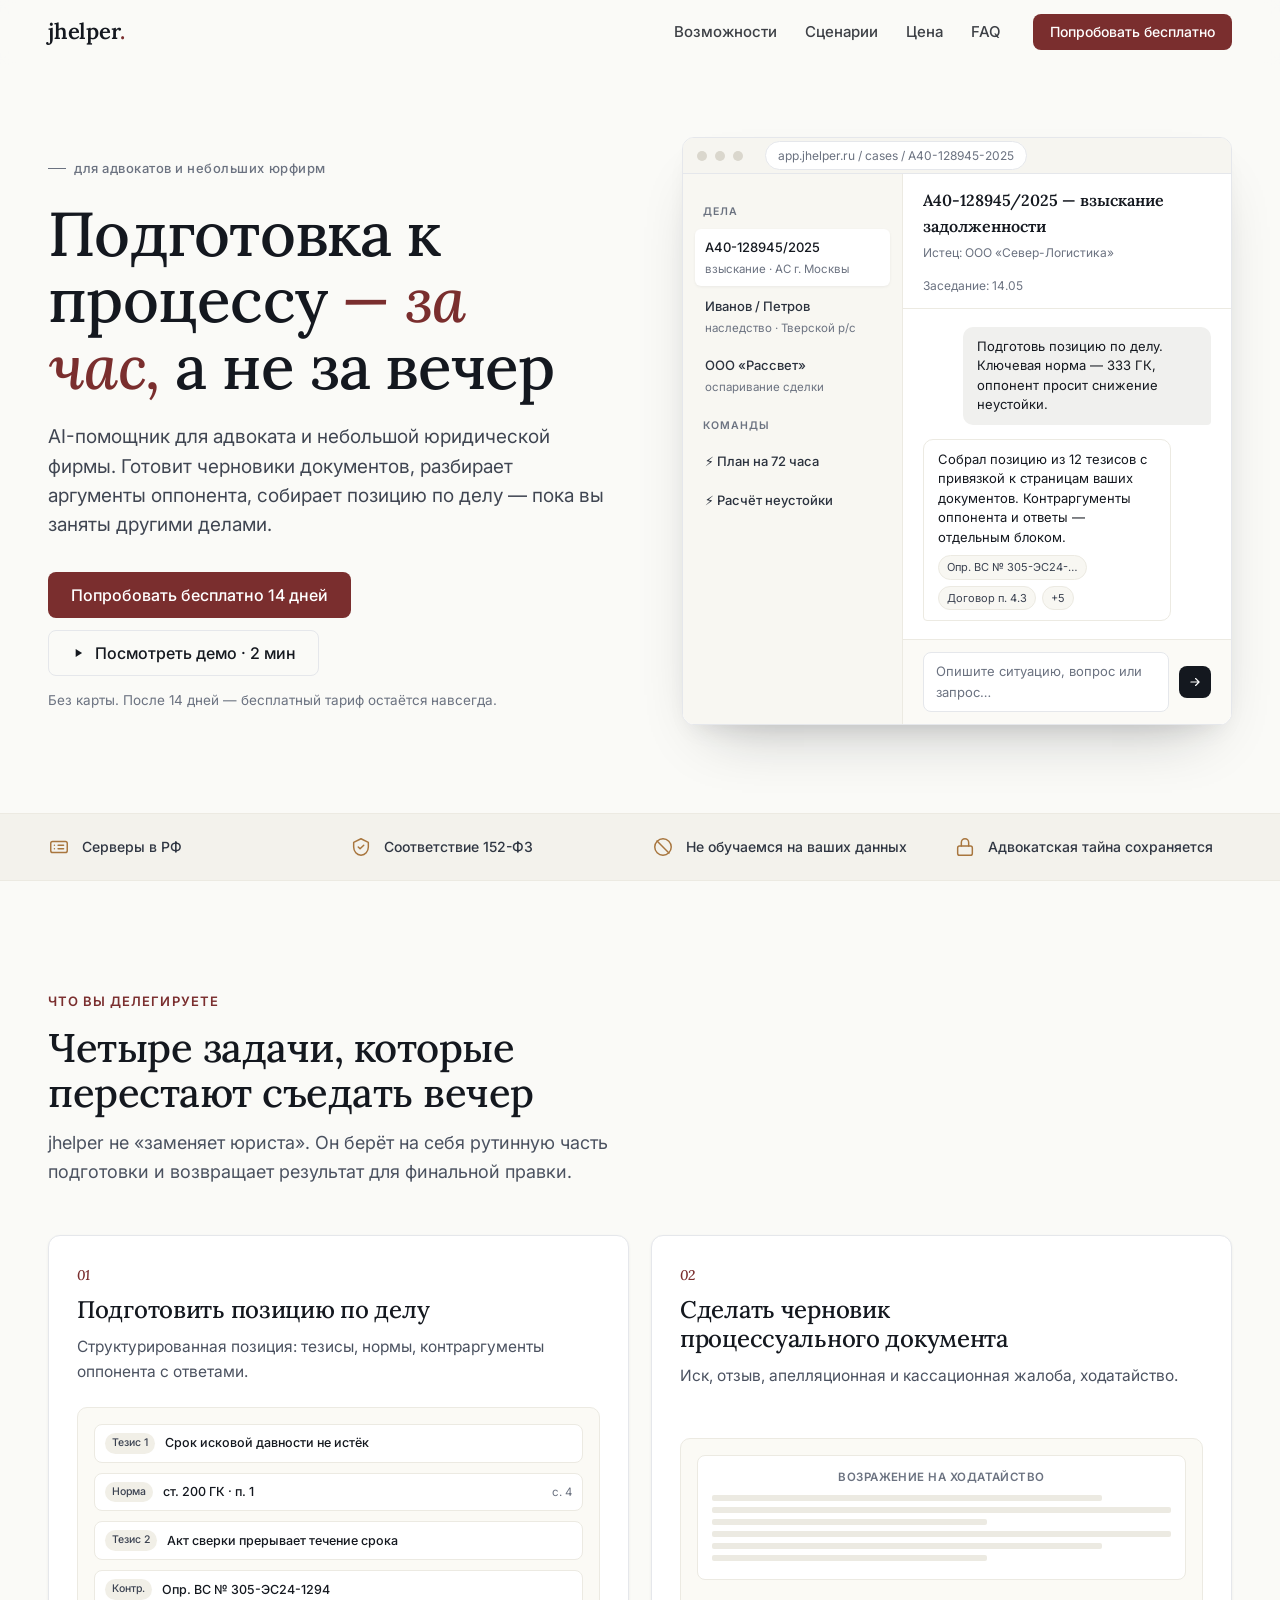
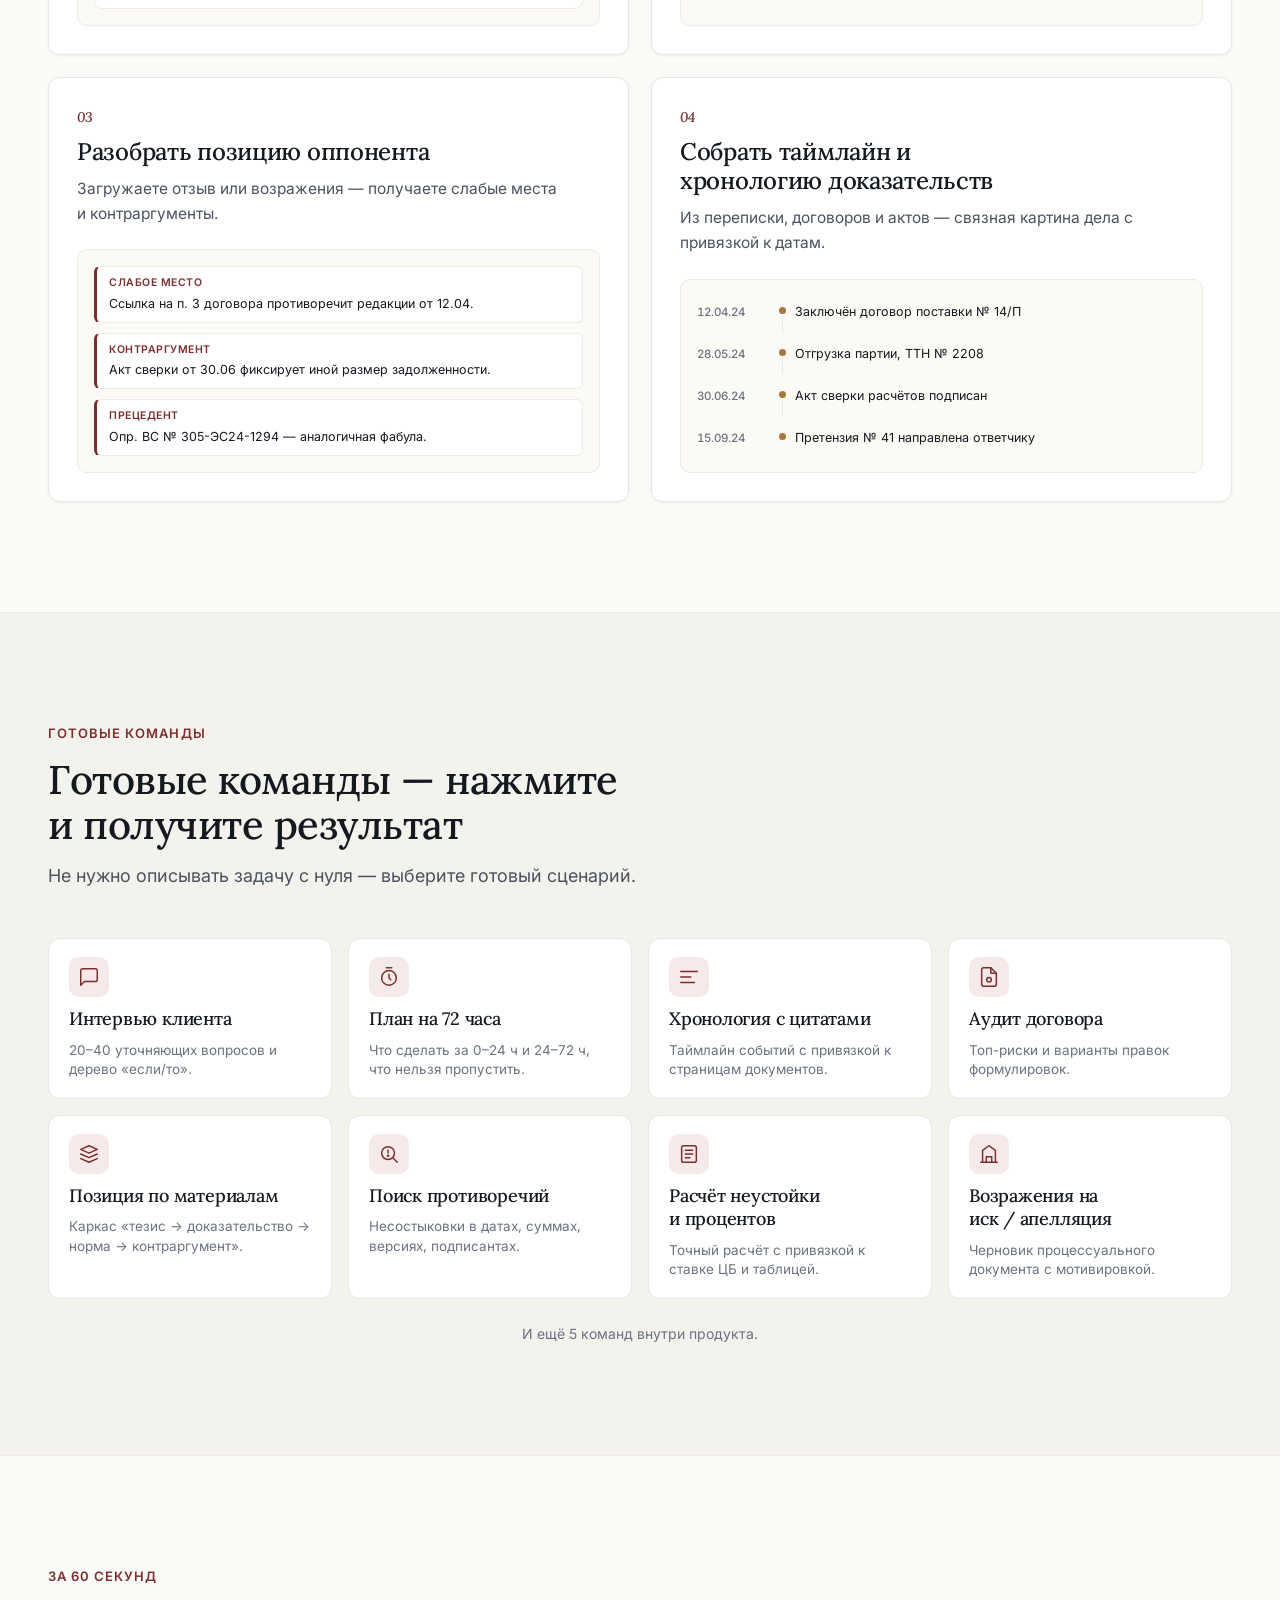
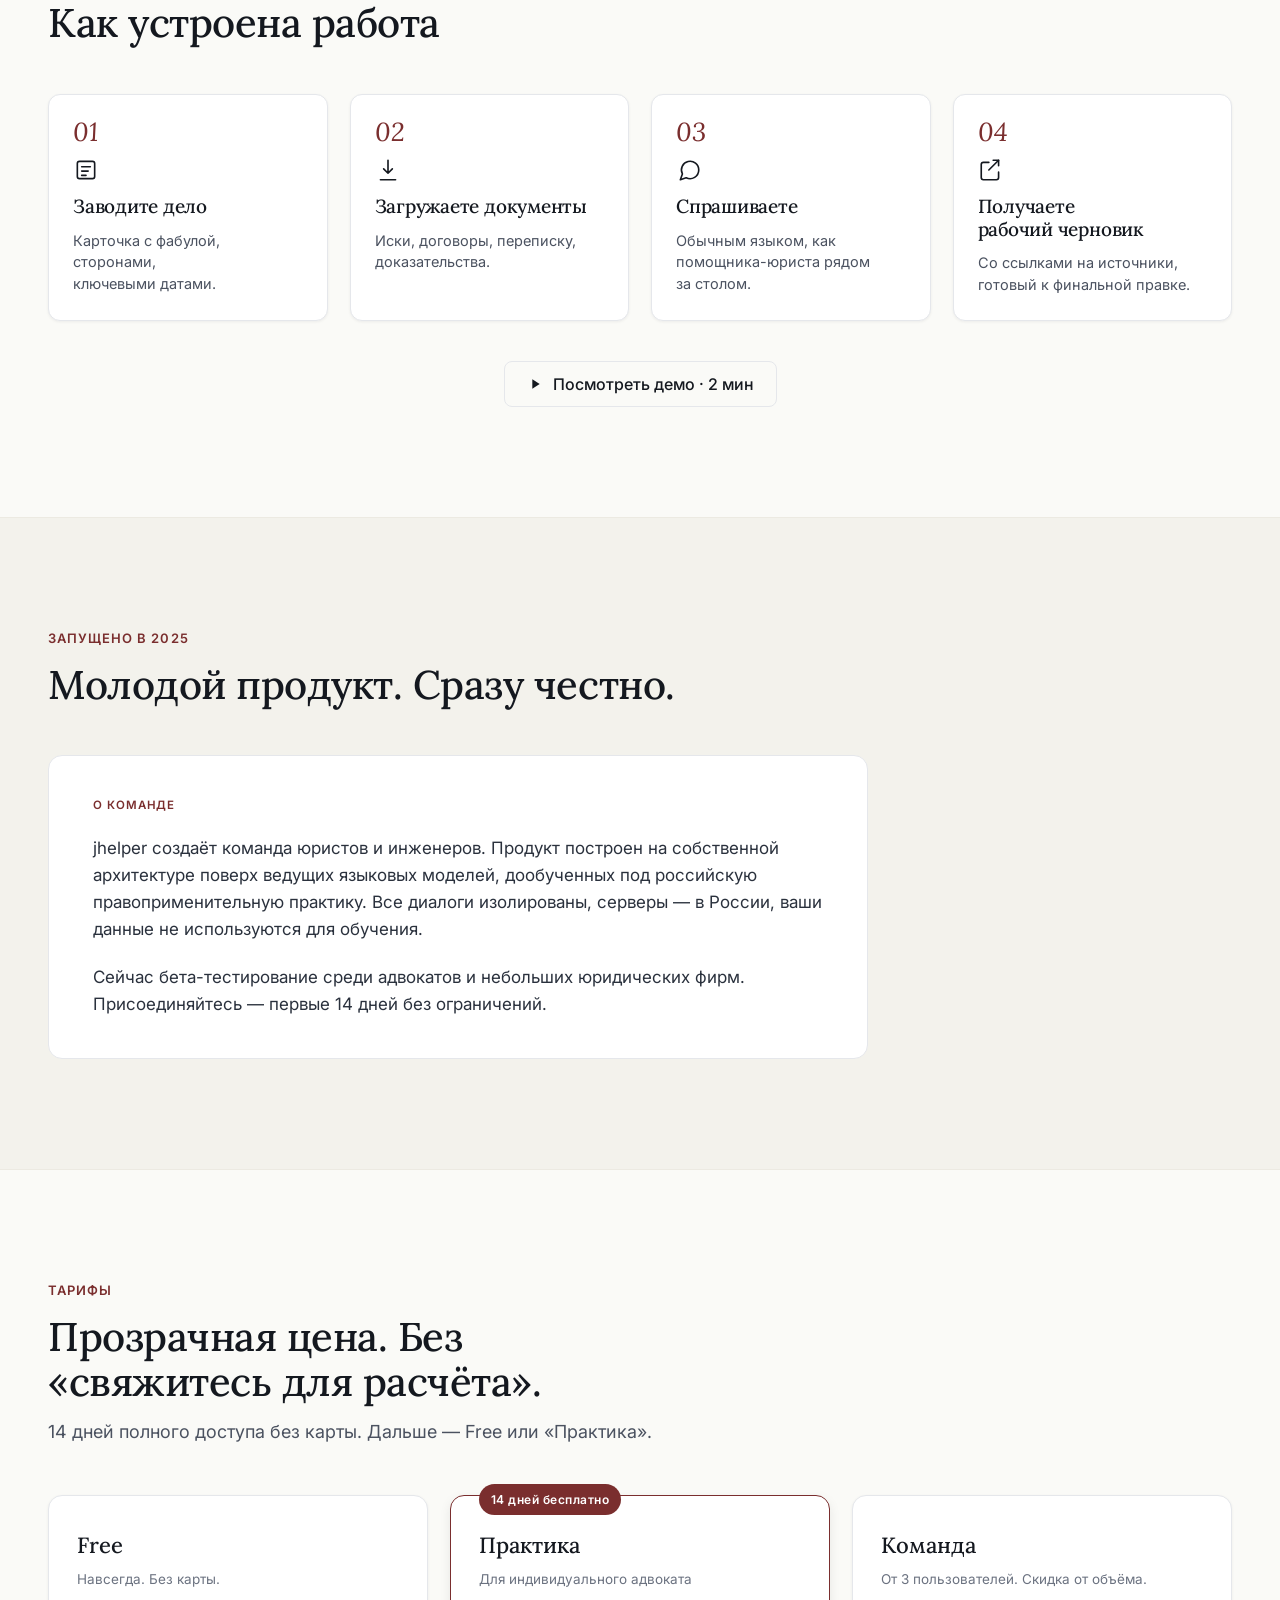
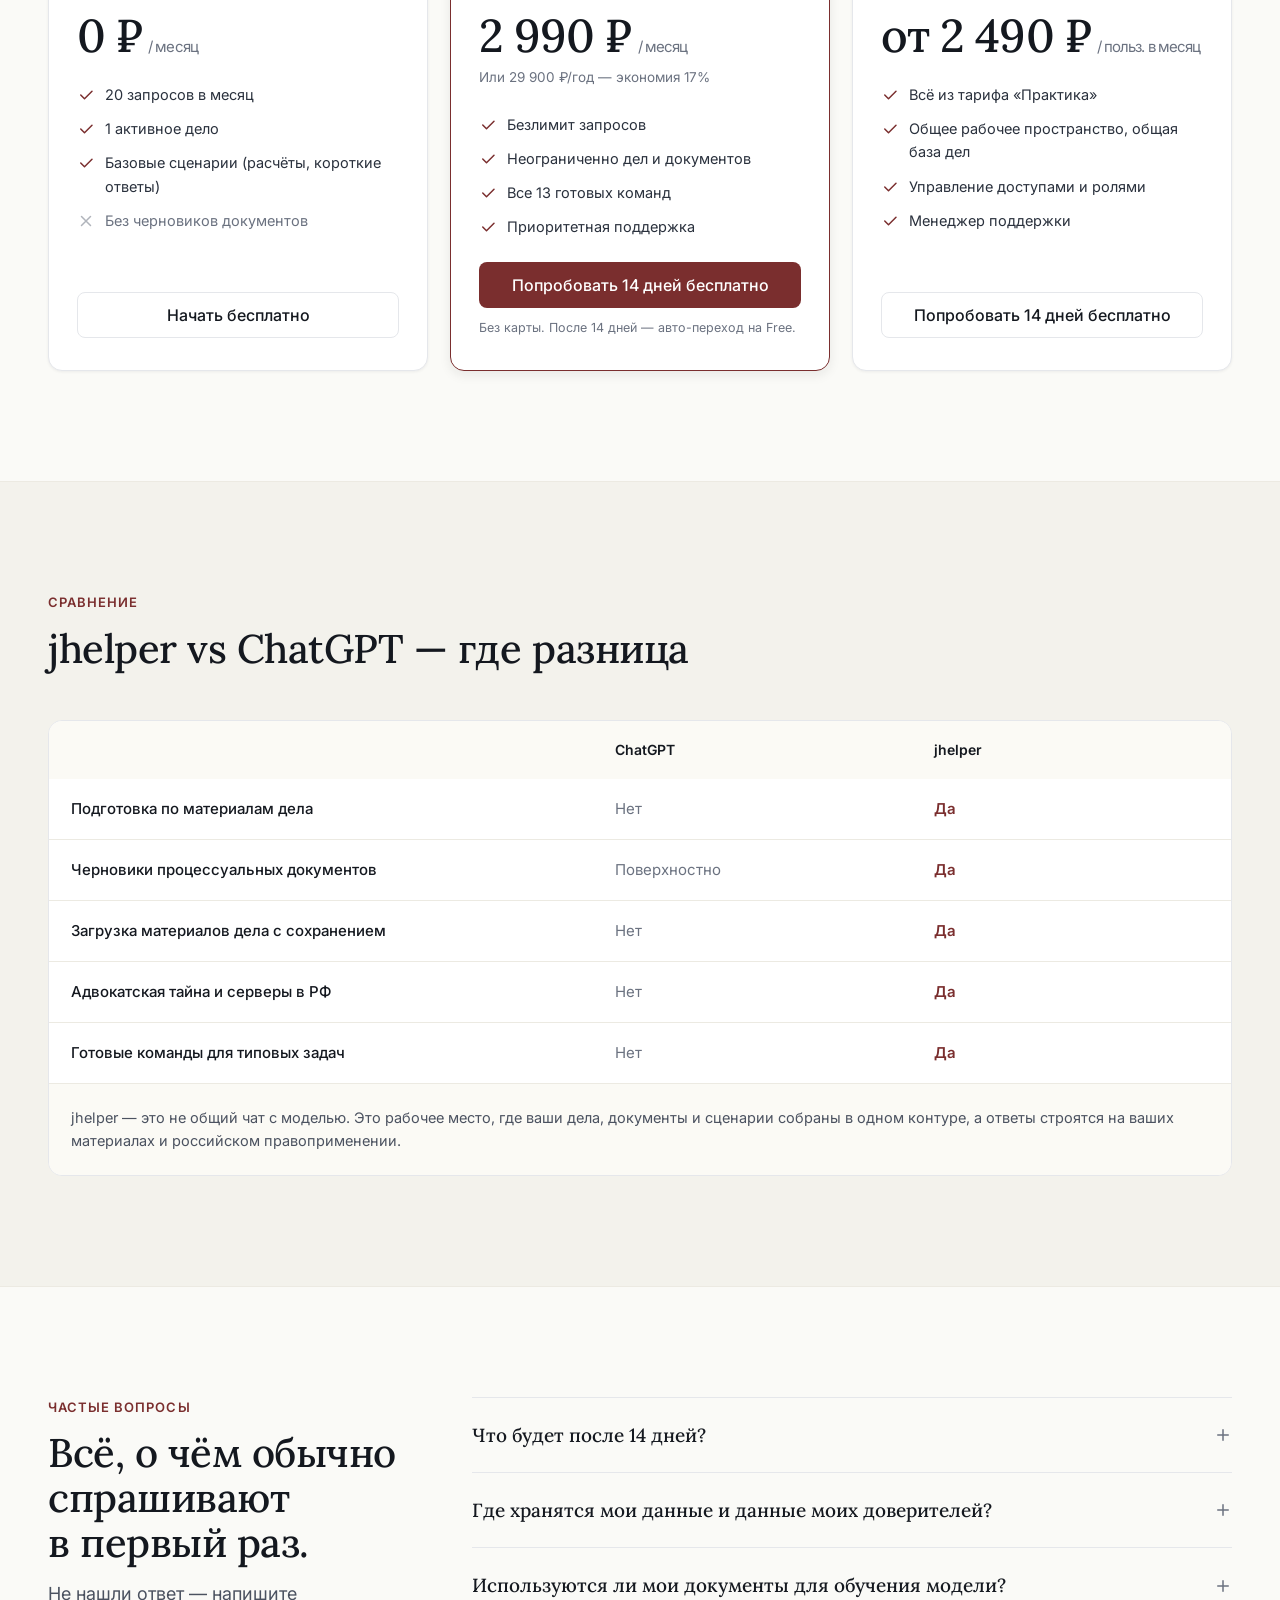
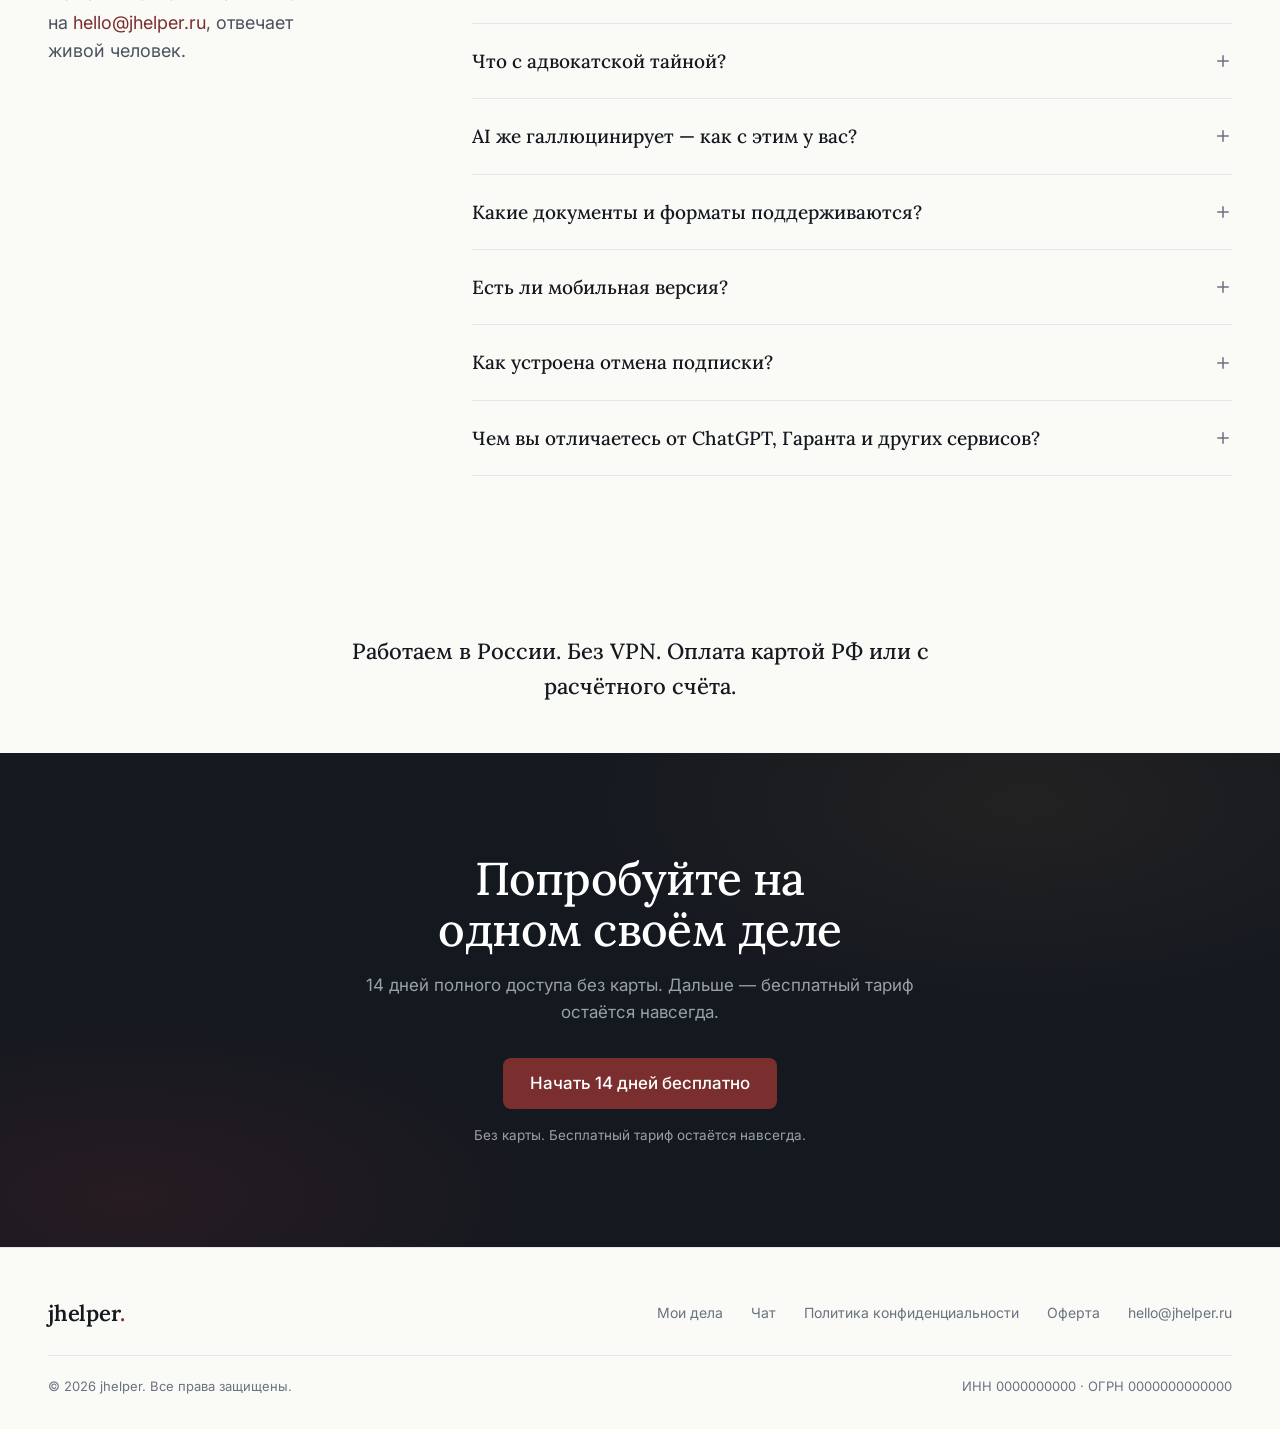
==== index.html @ 3644bdaa "Initial site: jhelper landing + cases + chat" ====
<!doctype html>
<html lang="ru">
<head>
<meta charset="utf-8" />
<meta name="viewport" content="width=device-width, initial-scale=1, viewport-fit=cover" />
<title>jhelper — подготовка к процессу за час, а не за вечер</title>
<meta name="description" content="AI-помощник для адвоката и небольшой юридической фирмы. Готовит черновики, разбирает аргументы оппонента, собирает позицию по делу." />

<link rel="icon" href="data:image/svg+xml;utf8,<svg xmlns='http://www.w3.org/2000/svg' viewBox='0 0 32 32'><rect width='32' height='32' rx='6' fill='%2314181F'/><text x='16' y='22' text-anchor='middle' font-family='Georgia,serif' font-size='20' font-style='italic' fill='%23FAFAF7'>j</text></svg>" />

<link rel="preconnect" href="https://fonts.googleapis.com" />
<link rel="preconnect" href="https://fonts.gstatic.com" crossorigin />
<link rel="stylesheet" href="https://fonts.googleapis.com/css2?family=Lora:ital,wght@0,500;0,600;1,500&family=Inter:wght@400;500;600;700&display=swap" />

<link rel="stylesheet" href="styles.css" />

<link rel="stylesheet" href="landing.css" />
</head>
<body>

<!-- HEADER -->
<header class="app-header" id="header">
  <div class="container app-header-inner">
    <a href="#" class="logo">jhelper<span class="dot">.</span></a>
    <nav class="nav">
      <div class="nav-links">
        <a href="#scenarios">Возможности</a>
        <a href="#presets">Сценарии</a>
        <a href="#price">Цена</a>
        <a href="#faq">FAQ</a>
      </div>
      <a href="#trial" class="btn btn-primary btn-sm header-cta">Попробовать бесплатно</a>
      <button class="menu-toggle" id="menuToggle" aria-label="Меню">
        <svg width="20" height="20" viewBox="0 0 24 24" fill="none" stroke="currentColor" stroke-width="1.8" stroke-linecap="round"><path d="M4 7h16M4 12h16M4 17h16"/></svg>
      </button>
    </nav>
  </div>
</header>
<div class="mobile-menu" id="mobileMenu">
  <a href="#scenarios">Возможности</a>
  <a href="#presets">Сценарии</a>
  <a href="#price">Цена</a>
  <a href="#faq">FAQ</a>
  <a href="#trial" class="btn btn-primary">Попробовать бесплатно</a>
</div>

<!-- 1. HERO -->
<section class="hero">
  <div class="container hero-grid">
    <div>
      <div class="eyebrow">для адвокатов и небольших юрфирм</div>
      <h1>Подготовка к процессу <em>— за час,</em> а не за вечер</h1>
      <p class="hero-sub">AI-помощник для адвоката и небольшой юридической фирмы. Готовит черновики документов, разбирает аргументы оппонента, собирает позицию по делу — пока вы заняты другими делами.</p>
      <div class="cta-row">
        <a href="#trial" class="btn btn-primary">Попробовать бесплатно 14 дней</a>
        <a href="#demo" class="btn btn-secondary">
          <svg width="14" height="14" viewBox="0 0 24 24" fill="currentColor"><path d="M8 5v14l11-7z"/></svg>
          Посмотреть демо · 2 мин
        </a>
      </div>
      <div class="cta-fineprint">Без карты. После 14 дней — бесплатный тариф остаётся навсегда.</div>
    </div>

    <div class="product-frame" aria-label="Скриншот продукта jhelper">
      <div class="frame-bar">
        <div class="fd"></div><div class="fd"></div><div class="fd"></div>
        <div class="url">app.jhelper.ru / cases / А40-128945-2025</div>
      </div>
      <div class="app-mock">
        <aside class="app-side">
          <div class="lbl">Дела</div>
          <div class="it active">А40-128945/2025<div class="meta">взыскание · АС г. Москвы</div></div>
          <div class="it">Иванов / Петров<div class="meta">наследство · Тверской р/с</div></div>
          <div class="it">ООО «Рассвет»<div class="meta">оспаривание сделки</div></div>
          <div class="lbl">Команды</div>
          <div class="it">⚡ План на 72 часа</div>
          <div class="it">⚡ Расчёт неустойки</div>
        </aside>
        <main class="app-main">
          <div class="app-head">
            <div class="app-case-title">А40-128945/2025 — взыскание задолженности</div>
            <div class="app-case-meta">
              <span>Истец: ООО «Север-Логистика»</span>
              <span>Заседание: 14.05</span>
            </div>
          </div>
          <div class="app-chat">
            <div class="msg msg-user">Подготовь позицию по делу. Ключевая норма — 333 ГК, оппонент просит снижение неустойки.</div>
            <div class="msg msg-ai">
              Собрал позицию из 12 тезисов с привязкой к страницам ваших документов. Контраргументы оппонента и ответы — отдельным блоком.
              <div class="src">
                <span class="src-chip">Опр. ВС № 305-ЭС24-…</span>
                <span class="src-chip">Договор п. 4.3</span>
                <span class="src-chip">+5</span>
              </div>
            </div>
          </div>
          <div class="app-compose">
            <div class="compose-input">Опишите ситуацию, вопрос или запрос…</div>
            <button class="compose-send" aria-label="Отправить">
              <svg width="14" height="14" viewBox="0 0 24 24" fill="none" stroke="currentColor" stroke-width="2" stroke-linecap="round" stroke-linejoin="round"><path d="M5 12h14M13 6l6 6-6 6"/></svg>
            </button>
          </div>
        </main>
      </div>
    </div>
  </div>
</section>

<!-- 2. TRUST -->
<section class="trust">
  <div class="container">
    <div class="trust-row">
      <div class="trust-item"><svg class="ico" viewBox="0 0 24 24" fill="none" stroke="currentColor" stroke-width="1.6" stroke-linecap="round" stroke-linejoin="round"><rect x="3" y="6" width="18" height="12" rx="2"/><path d="M7 10h.01M7 14h.01M11 10h6M11 14h6"/></svg>Серверы в РФ</div>
      <div class="trust-item"><svg class="ico" viewBox="0 0 24 24" fill="none" stroke="currentColor" stroke-width="1.6" stroke-linecap="round" stroke-linejoin="round"><path d="M12 3l8 4v5c0 5-3.5 8.5-8 9-4.5-.5-8-4-8-9V7l8-4z"/><path d="M9 12l2 2 4-4"/></svg>Соответствие 152-ФЗ</div>
      <div class="trust-item"><svg class="ico" viewBox="0 0 24 24" fill="none" stroke="currentColor" stroke-width="1.6" stroke-linecap="round" stroke-linejoin="round"><circle cx="12" cy="12" r="9"/><path d="M5.5 5.5l13 13"/></svg>Не обучаемся на ваших данных</div>
      <div class="trust-item"><svg class="ico" viewBox="0 0 24 24" fill="none" stroke="currentColor" stroke-width="1.6" stroke-linecap="round" stroke-linejoin="round"><rect x="4" y="11" width="16" height="10" rx="2"/><path d="M8 11V7a4 4 0 018 0v4"/></svg>Адвокатская тайна сохраняется</div>
    </div>
  </div>
</section>

<!-- 3. SCENARIOS -->
<section class="section" id="scenarios">
  <div class="container">
    <div class="sec-head reveal">
      <div class="sec-eyebrow">Что вы делегируете</div>
      <h2>Четыре задачи, которые перестают съедать вечер</h2>
      <p class="sec-lede">jhelper не «заменяет юриста». Он берёт на себя рутинную часть подготовки и возвращает результат для финальной правки.</p>
    </div>

    <div class="scenarios-grid">
      <article class="card scn-card reveal">
        <div>
          <div class="scn-num">01</div>
          <h3 class="scn-title">Подготовить позицию по делу</h3>
          <p class="scn-desc">Структурированная позиция: тезисы, нормы, контраргументы оппонента с ответами.</p>
        </div>
        <div class="scn-visual">
          <div class="mv-row"><span class="pill">Тезис 1</span><span class="ttl">Срок исковой давности не истёк</span></div>
          <div class="mv-row"><span class="pill">Норма</span><span class="ttl">ст. 200 ГК · п. 1</span><span class="meta">с. 4</span></div>
          <div class="mv-row"><span class="pill">Тезис 2</span><span class="ttl">Акт сверки прерывает течение срока</span></div>
          <div class="mv-row"><span class="pill">Контр.</span><span class="ttl">Опр. ВС № 305-ЭС24-1294</span></div>
        </div>
      </article>

      <article class="card scn-card reveal">
        <div>
          <div class="scn-num">02</div>
          <h3 class="scn-title">Сделать черновик процессуального документа</h3>
          <p class="scn-desc">Иск, отзыв, апелляционная и кассационная жалоба, ходатайство.</p>
        </div>
        <div class="scn-visual">
          <div class="mv-doc">
            <div class="doc-title">Возражение на ходатайство</div>
            <div class="ln med"></div><div class="ln"></div><div class="ln short"></div>
            <div class="ln"></div><div class="ln med"></div><div class="ln short"></div>
          </div>
        </div>
      </article>

      <article class="card scn-card reveal">
        <div>
          <div class="scn-num">03</div>
          <h3 class="scn-title">Разобрать позицию оппонента</h3>
          <p class="scn-desc">Загружаете отзыв или возражения — получаете слабые места и контраргументы.</p>
        </div>
        <div class="scn-visual">
          <div class="arg-item"><div class="arg-tag">Слабое место</div>Ссылка на п. 3 договора противоречит редакции от 12.04.</div>
          <div class="arg-item"><div class="arg-tag">Контраргумент</div>Акт сверки от 30.06 фиксирует иной размер задолженности.</div>
          <div class="arg-item"><div class="arg-tag">Прецедент</div>Опр. ВС № 305-ЭС24-1294 — аналогичная фабула.</div>
        </div>
      </article>

      <article class="card scn-card reveal">
        <div>
          <div class="scn-num">04</div>
          <h3 class="scn-title">Собрать таймлайн и хронологию доказательств</h3>
          <p class="scn-desc">Из переписки, договоров и актов — связная картина дела с привязкой к датам.</p>
        </div>
        <div class="scn-visual">
          <div class="tl-row"><div class="date">12.04.24</div><div class="ev">Заключён договор поставки № 14/П</div></div>
          <div class="tl-row"><div class="date">28.05.24</div><div class="ev">Отгрузка партии, ТТН № 2208</div></div>
          <div class="tl-row"><div class="date">30.06.24</div><div class="ev">Акт сверки расчётов подписан</div></div>
          <div class="tl-row"><div class="date">15.09.24</div><div class="ev">Претензия № 41 направлена ответчику</div></div>
        </div>
      </article>
    </div>
  </div>
</section>

<!-- 4. PRESETS -->
<section class="section presets" id="presets">
  <div class="container">
    <div class="sec-head reveal">
      <div class="sec-eyebrow">Готовые команды</div>
      <h2>Готовые команды — нажмите и получите результат</h2>
      <p class="sec-lede">Не нужно описывать задачу с нуля — выберите готовый сценарий.</p>
    </div>

    <div class="preset-grid reveal">
      <!-- 1 -->
      <div class="preset-card">
        <div class="preset-icon"><svg viewBox="0 0 24 24" fill="none" stroke="currentColor" stroke-width="1.6" stroke-linecap="round" stroke-linejoin="round"><path d="M21 15a2 2 0 0 1-2 2H7l-4 4V5a2 2 0 0 1 2-2h14a2 2 0 0 1 2 2z"/></svg></div>
        <h4 class="preset-name">Интервью клиента</h4>
        <p class="preset-desc">20–40 уточняющих вопросов и дерево «если/то».</p>
      </div>
      <!-- 2 -->
      <div class="preset-card">
        <div class="preset-icon"><svg viewBox="0 0 24 24" fill="none" stroke="currentColor" stroke-width="1.6" stroke-linecap="round" stroke-linejoin="round"><circle cx="12" cy="13" r="8"/><path d="M12 9v4l2 2"/><path d="M9 2h6"/></svg></div>
        <h4 class="preset-name">План на 72 часа</h4>
        <p class="preset-desc">Что сделать за 0–24 ч и 24–72 ч, что нельзя пропустить.</p>
      </div>
      <!-- 3 -->
      <div class="preset-card">
        <div class="preset-icon"><svg viewBox="0 0 24 24" fill="none" stroke="currentColor" stroke-width="1.6" stroke-linecap="round" stroke-linejoin="round"><line x1="3" y1="6" x2="21" y2="6"/><line x1="3" y1="12" x2="14" y2="12"/><line x1="3" y1="18" x2="18" y2="18"/></svg></div>
        <h4 class="preset-name">Хронология с цитатами</h4>
        <p class="preset-desc">Таймлайн событий с привязкой к страницам документов.</p>
      </div>
      <!-- 4 -->
      <div class="preset-card">
        <div class="preset-icon"><svg viewBox="0 0 24 24" fill="none" stroke="currentColor" stroke-width="1.6" stroke-linecap="round" stroke-linejoin="round"><path d="M14 2H6a2 2 0 0 0-2 2v16a2 2 0 0 0 2 2h12a2 2 0 0 0 2-2V8z"/><path d="M14 2v6h6"/><circle cx="12" cy="15" r="2.5"/></svg></div>
        <h4 class="preset-name">Аудит договора</h4>
        <p class="preset-desc">Топ-риски и варианты правок формулировок.</p>
      </div>
      <!-- 5 -->
      <div class="preset-card">
        <div class="preset-icon"><svg viewBox="0 0 24 24" fill="none" stroke="currentColor" stroke-width="1.6" stroke-linecap="round" stroke-linejoin="round"><path d="M3 7l9-4 9 4-9 4-9-4z"/><path d="M3 12l9 4 9-4"/><path d="M3 17l9 4 9-4"/></svg></div>
        <h4 class="preset-name">Позиция по материалам</h4>
        <p class="preset-desc">Каркас «тезис → доказательство → норма → контраргумент».</p>
      </div>
      <!-- 6 -->
      <div class="preset-card">
        <div class="preset-icon"><svg viewBox="0 0 24 24" fill="none" stroke="currentColor" stroke-width="1.6" stroke-linecap="round" stroke-linejoin="round"><circle cx="11" cy="11" r="7"/><path d="M21 21l-4.3-4.3"/><path d="M11 8v3"/><circle cx="11" cy="14" r=".6" fill="currentColor"/></svg></div>
        <h4 class="preset-name">Поиск противоречий</h4>
        <p class="preset-desc">Несостыковки в датах, суммах, версиях, подписантах.</p>
      </div>
      <!-- 7 -->
      <div class="preset-card">
        <div class="preset-icon"><svg viewBox="0 0 24 24" fill="none" stroke="currentColor" stroke-width="1.6" stroke-linecap="round" stroke-linejoin="round"><rect x="4" y="3" width="16" height="18" rx="2"/><path d="M8 8h8M8 12h8M8 16h5"/></svg></div>
        <h4 class="preset-name">Расчёт неустойки и процентов</h4>
        <p class="preset-desc">Точный расчёт с привязкой к ставке ЦБ и таблицей.</p>
      </div>
      <!-- 8 -->
      <div class="preset-card">
        <div class="preset-icon"><svg viewBox="0 0 24 24" fill="none" stroke="currentColor" stroke-width="1.6" stroke-linecap="round" stroke-linejoin="round"><path d="M3 21h18"/><path d="M5 21V8l7-5 7 5v13"/><path d="M9 21v-6h6v6"/></svg></div>
        <h4 class="preset-name">Возражения на иск / апелляция</h4>
        <p class="preset-desc">Черновик процессуального документа с мотивировкой.</p>
      </div>
    </div>

    <div class="preset-foot reveal">И ещё 5 команд внутри продукта.</div>
  </div>
</section>

<!-- 5. HOW -->
<section class="section how">
  <div class="container">
    <div class="sec-head reveal">
      <div class="sec-eyebrow">За 60 секунд</div>
      <h2>Как устроена работа</h2>
    </div>
    <div class="steps">
      <div class="card step reveal">
        <div class="step-num">01</div>
        <svg class="step-icon" viewBox="0 0 24 24" fill="none" stroke="currentColor" stroke-width="1.5" stroke-linecap="round" stroke-linejoin="round"><rect x="4" y="4" width="16" height="16" rx="2"/><path d="M8 9h8M8 13h6M8 17h4"/></svg>
        <h3>Заводите дело</h3>
        <p>Карточка с фабулой, сторонами, ключевыми датами.</p>
      </div>
      <div class="card step reveal">
        <div class="step-num">02</div>
        <svg class="step-icon" viewBox="0 0 24 24" fill="none" stroke="currentColor" stroke-width="1.5" stroke-linecap="round" stroke-linejoin="round"><path d="M12 3v12m0 0l-4-4m4 4l4-4"/><path d="M5 21h14"/></svg>
        <h3>Загружаете документы</h3>
        <p>Иски, договоры, переписку, доказательства.</p>
      </div>
      <div class="card step reveal">
        <div class="step-num">03</div>
        <svg class="step-icon" viewBox="0 0 24 24" fill="none" stroke="currentColor" stroke-width="1.5" stroke-linecap="round" stroke-linejoin="round"><path d="M21 12a8 8 0 01-11.6 7.1L4 21l1.9-5.4A8 8 0 1121 12z"/></svg>
        <h3>Спрашиваете</h3>
        <p>Обычным языком, как помощника-юриста рядом за столом.</p>
      </div>
      <div class="card step reveal">
        <div class="step-num">04</div>
        <svg class="step-icon" viewBox="0 0 24 24" fill="none" stroke="currentColor" stroke-width="1.5" stroke-linecap="round" stroke-linejoin="round"><path d="M14 3h5v5"/><path d="M19 3l-9 9"/><path d="M19 14v5a2 2 0 01-2 2H5a2 2 0 01-2-2V7a2 2 0 012-2h5"/></svg>
        <h3>Получаете рабочий черновик</h3>
        <p>Со ссылками на источники, готовый к финальной правке.</p>
      </div>
    </div>
    <div class="how-cta">
      <a href="#demo" class="btn btn-secondary">
        <svg width="16" height="16" viewBox="0 0 24 24" fill="currentColor"><path d="M8 5v14l11-7z"/></svg>
        Посмотреть демо · 2 мин
      </a>
    </div>
  </div>
</section>

<!-- 6. PROOF -->
<section class="section proof-wrap">
  <div class="container">
    <div class="sec-head reveal">
      <div class="sec-eyebrow">Запущено в 2025</div>
      <h2>Молодой продукт. Сразу честно.</h2>
    </div>
    <div class="proof-card reveal">
      <span class="small-h">О команде</span>
      <p>jhelper создаёт команда юристов и инженеров. Продукт построен на собственной архитектуре поверх ведущих языковых моделей, дообученных под российскую правоприменительную практику. Все диалоги изолированы, серверы — в России, ваши данные не используются для обучения.</p>
      <p>Сейчас бета-тестирование среди адвокатов и небольших юридических фирм. Присоединяйтесь — первые 14 дней без ограничений.</p>
    </div>
  </div>
</section>

<!-- 7. PRICING -->
<section class="section" id="price">
  <div class="container">
    <div class="sec-head reveal">
      <div class="sec-eyebrow">Тарифы</div>
      <h2>Прозрачная цена. Без «свяжитесь для расчёта».</h2>
      <p class="sec-lede">14 дней полного доступа без карты. Дальше — Free или «Практика».</p>
    </div>

    <div class="pricing-wrap">
      <!-- FREE -->
      <div class="card price-card reveal">
        <div class="name">Free</div>
        <div class="price-tag-line">Навсегда. Без карты.</div>
        <div class="price-num">0 ₽<span class="per">/ месяц</span></div>
        <ul class="price-feats">
          <li><svg viewBox="0 0 24 24" fill="none" stroke="currentColor" stroke-width="2" stroke-linecap="round" stroke-linejoin="round"><path d="M5 12l5 5L20 7"/></svg>20 запросов в месяц</li>
          <li><svg viewBox="0 0 24 24" fill="none" stroke="currentColor" stroke-width="2" stroke-linecap="round" stroke-linejoin="round"><path d="M5 12l5 5L20 7"/></svg>1 активное дело</li>
          <li><svg viewBox="0 0 24 24" fill="none" stroke="currentColor" stroke-width="2" stroke-linecap="round" stroke-linejoin="round"><path d="M5 12l5 5L20 7"/></svg>Базовые сценарии (расчёты, короткие ответы)</li>
          <li class="muted-feat"><svg viewBox="0 0 24 24" fill="none" stroke="currentColor" stroke-width="2" stroke-linecap="round" stroke-linejoin="round"><path d="M6 6l12 12M6 18L18 6"/></svg>Без черновиков документов</li>
        </ul>
        <div class="price-cta">
          <a href="#trial" class="btn btn-secondary" style="justify-content:center;">Начать бесплатно</a>
        </div>
      </div>

      <!-- PRACTICE -->
      <div class="card price-card featured reveal">
        <div class="featured-badge">14 дней бесплатно</div>
        <div class="name">Практика</div>
        <div class="price-tag-line">Для индивидуального адвоката</div>
        <div class="price-num">2 990 ₽<span class="per">/ месяц</span></div>
        <div class="price-yr">Или 29 900 ₽/год — экономия 17%</div>
        <ul class="price-feats">
          <li><svg viewBox="0 0 24 24" fill="none" stroke="currentColor" stroke-width="2" stroke-linecap="round" stroke-linejoin="round"><path d="M5 12l5 5L20 7"/></svg>Безлимит запросов</li>
          <li><svg viewBox="0 0 24 24" fill="none" stroke="currentColor" stroke-width="2" stroke-linecap="round" stroke-linejoin="round"><path d="M5 12l5 5L20 7"/></svg>Неограниченно дел и документов</li>
          <li><svg viewBox="0 0 24 24" fill="none" stroke="currentColor" stroke-width="2" stroke-linecap="round" stroke-linejoin="round"><path d="M5 12l5 5L20 7"/></svg>Все 13 готовых команд</li>
          <li><svg viewBox="0 0 24 24" fill="none" stroke="currentColor" stroke-width="2" stroke-linecap="round" stroke-linejoin="round"><path d="M5 12l5 5L20 7"/></svg>Приоритетная поддержка</li>
        </ul>
        <div class="price-cta">
          <a href="#trial" class="btn btn-primary" style="justify-content:center;">Попробовать 14 дней бесплатно</a>
          <div class="fineprint">Без карты. После 14 дней — авто-переход на Free.</div>
        </div>
      </div>

      <!-- TEAM -->
      <div class="card price-card reveal">
        <div class="name">Команда</div>
        <div class="price-tag-line">От 3 пользователей. Скидка от объёма.</div>
        <div class="price-num">от 2 490 ₽<span class="per">/ польз. в месяц</span></div>
        <ul class="price-feats">
          <li><svg viewBox="0 0 24 24" fill="none" stroke="currentColor" stroke-width="2" stroke-linecap="round" stroke-linejoin="round"><path d="M5 12l5 5L20 7"/></svg>Всё из тарифа «Практика»</li>
          <li><svg viewBox="0 0 24 24" fill="none" stroke="currentColor" stroke-width="2" stroke-linecap="round" stroke-linejoin="round"><path d="M5 12l5 5L20 7"/></svg>Общее рабочее пространство, общая база дел</li>
          <li><svg viewBox="0 0 24 24" fill="none" stroke="currentColor" stroke-width="2" stroke-linecap="round" stroke-linejoin="round"><path d="M5 12l5 5L20 7"/></svg>Управление доступами и ролями</li>
          <li><svg viewBox="0 0 24 24" fill="none" stroke="currentColor" stroke-width="2" stroke-linecap="round" stroke-linejoin="round"><path d="M5 12l5 5L20 7"/></svg>Менеджер поддержки</li>
        </ul>
        <div class="price-cta">
          <a href="#trial" class="btn btn-secondary" style="justify-content:center;">Попробовать 14 дней бесплатно</a>
        </div>
      </div>
    </div>
  </div>
</section>

<!-- 8. COMPARE -->
<section class="section" id="compare" style="background:var(--bg-soft);border-top:1px solid var(--border-soft);border-bottom:1px solid var(--border-soft);">
  <div class="container">
    <div class="sec-head reveal">
      <div class="sec-eyebrow">Сравнение</div>
      <h2>jhelper vs ChatGPT — где разница</h2>
    </div>

    <div class="compare-card reveal">
      <table class="compare-table">
        <thead>
          <tr><th></th><th>ChatGPT</th><th>jhelper</th></tr>
        </thead>
        <tbody>
          <tr><th>Подготовка по материалам дела</th><td><span class="no">Нет</span></td><td><span class="yes">Да</span></td></tr>
          <tr><th>Черновики процессуальных документов</th><td><span class="no">Поверхностно</span></td><td><span class="yes">Да</span></td></tr>
          <tr><th>Загрузка материалов дела с сохранением</th><td><span class="no">Нет</span></td><td><span class="yes">Да</span></td></tr>
          <tr><th>Адвокатская тайна и серверы в РФ</th><td><span class="no">Нет</span></td><td><span class="yes">Да</span></td></tr>
          <tr><th>Готовые команды для типовых задач</th><td><span class="no">Нет</span></td><td><span class="yes">Да</span></td></tr>
        </tbody>
      </table>
      <div class="compare-note">
        jhelper — это не общий чат с моделью. Это рабочее место, где ваши дела, документы и сценарии собраны в одном контуре, а ответы строятся на ваших материалах и российском правоприменении.
      </div>
    </div>
  </div>
</section>

<!-- 9. FAQ -->
<section class="section" id="faq">
  <div class="container">
    <div class="faq-grid">
      <div class="reveal">
        <div class="sec-eyebrow">Частые вопросы</div>
        <h2>Всё, о чём обычно спрашивают в первый раз.</h2>
        <p class="sec-lede">Не нашли ответ — напишите на <a href="mailto:hello@jhelper.ru">hello@jhelper.ru</a>, отвечает живой человек.</p>
      </div>

      <div class="faq-list">
        <details class="faq-item"><summary class="faq-q">Что будет после 14 дней?<svg class="chev" viewBox="0 0 24 24" fill="none" stroke="currentColor" stroke-width="2" stroke-linecap="round"><path d="M12 5v14M5 12h14"/></svg></summary>
          <div class="faq-a">Если не оформите подписку — автоматически перейдёте на Free. Без отключения, без напоминаний от менеджера. На Free сохранятся ваши дела и документы, но снизится лимит запросов до 20 в месяц и станут недоступны черновики документов.</div>
        </details>
        <details class="faq-item"><summary class="faq-q">Где хранятся мои данные и данные моих доверителей?<svg class="chev" viewBox="0 0 24 24" fill="none" stroke="currentColor" stroke-width="2" stroke-linecap="round"><path d="M12 5v14M5 12h14"/></svg></summary>
          <div class="faq-a">Все данные хранятся на серверах в РФ, оператор персональных данных зарегистрирован в Реестре Роскомнадзора. Доступ к содержимому ваших дел имеет только ваш аккаунт.</div>
        </details>
        <details class="faq-item"><summary class="faq-q">Используются ли мои документы для обучения модели?<svg class="chev" viewBox="0 0 24 24" fill="none" stroke="currentColor" stroke-width="2" stroke-linecap="round"><path d="M12 5v14M5 12h14"/></svg></summary>
          <div class="faq-a">Нет. Содержимое ваших дел никогда не используется для обучения моделей — ни наших, ни сторонних провайдеров. Это закреплено договором.</div>
        </details>
        <details class="faq-item"><summary class="faq-q">Что с адвокатской тайной?<svg class="chev" viewBox="0 0 24 24" fill="none" stroke="currentColor" stroke-width="2" stroke-linecap="round"><path d="M12 5v14M5 12h14"/></svg></summary>
          <div class="faq-a">Режим адвокатской тайны соблюдается технически: шифрование канала и хранилища, изолированные пространства дел, журнал доступа. Юридически — соответствующий пункт включён в условия обслуживания.</div>
        </details>
        <details class="faq-item"><summary class="faq-q">AI же галлюцинирует — как с этим у вас?<svg class="chev" viewBox="0 0 24 24" fill="none" stroke="currentColor" stroke-width="2" stroke-linecap="round"><path d="M12 5v14M5 12h14"/></svg></summary>
          <div class="faq-a">Каждое утверждение в ответах jhelper привязано к конкретному источнику: реквизитам судебного акта или странице вашего документа. Если источника нет — модель честно отвечает «не знаю».</div>
        </details>
        <details class="faq-item"><summary class="faq-q">Какие документы и форматы поддерживаются?<svg class="chev" viewBox="0 0 24 24" fill="none" stroke="currentColor" stroke-width="2" stroke-linecap="round"><path d="M12 5v14M5 12h14"/></svg></summary>
          <div class="faq-a">DOCX, PDF (включая сканы — распознаём), JPG/PNG, TXT. Email-переписка импортируется в виде PDF/EML.</div>
        </details>
        <details class="faq-item"><summary class="faq-q">Есть ли мобильная версия?<svg class="chev" viewBox="0 0 24 24" fill="none" stroke="currentColor" stroke-width="2" stroke-linecap="round"><path d="M12 5v14M5 12h14"/></svg></summary>
          <div class="faq-a">Да. jhelper работает в браузере телефона — можно прочитать ответ, задать уточняющий вопрос и получить готовый черновик прямо в коридоре суда.</div>
        </details>
        <details class="faq-item"><summary class="faq-q">Как устроена отмена подписки?<svg class="chev" viewBox="0 0 24 24" fill="none" stroke="currentColor" stroke-width="2" stroke-linecap="round"><path d="M12 5v14M5 12h14"/></svg></summary>
          <div class="faq-a">Кнопка «Отменить» в настройках аккаунта. Без писем, звонков и удержаний. Оплаченный период доступен до конца, дальше — авто-переход на Free.</div>
        </details>
        <details class="faq-item"><summary class="faq-q">Чем вы отличаетесь от ChatGPT, Гаранта и других сервисов?<svg class="chev" viewBox="0 0 24 24" fill="none" stroke="currentColor" stroke-width="2" stroke-linecap="round"><path d="M12 5v14M5 12h14"/></svg></summary>
          <div class="faq-a">ChatGPT — общий чат без ваших материалов и без обязательств по тайне. Гарант, КонсультантПлюс, Casebook — справочные базы и мониторинг, без помощника, который пишет черновики и работает с вашими документами. jhelper закрывает именно эту нишу.</div>
        </details>
      </div>
    </div>
  </div>
</section>

<!-- 10. NO VPN -->
<section class="no-vpn">
  <div class="container">
    <p>Работаем в России. Без VPN. Оплата картой РФ или с расчётного счёта.</p>
  </div>
</section>

<!-- FINAL CTA -->
<section class="final-cta" id="trial">
  <div class="container final-inner">
    <h2>Попробуйте на одном своём деле</h2>
    <p>14 дней полного доступа без карты. Дальше — бесплатный тариф остаётся навсегда.</p>
    <a href="cases.html" class="btn btn-primary btn-lg">Начать 14 дней бесплатно</a>
    <div class="final-fine">Без карты. Бесплатный тариф остаётся навсегда.</div>
  </div>
</section>

<footer class="footer">
  <div class="container">
    <div class="footer-row">
      <a href="#" class="logo">jhelper<span class="dot">.</span></a>
      <div class="footer-links">
        <a href="cases.html">Мои дела</a>
        <a href="chat.html">Чат</a>
        <a href="#">Политика конфиденциальности</a>
        <a href="#">Оферта</a>
        <a href="mailto:hello@jhelper.ru">hello@jhelper.ru</a>
      </div>
    </div>
    <div class="footer-bottom">
      <div>© 2026 jhelper. Все права защищены.</div>
      <div>ИНН 0000000000 · ОГРН 0000000000000</div>
    </div>
  </div>
</footer>

<a href="#trial" class="mobile-cta">Попробовать бесплатно 14 дней</a>

<script>
const header = document.getElementById('header');
const onScroll = () => {
  if(window.scrollY > 4) header.classList.add('scrolled'); else header.classList.remove('scrolled');
};
window.addEventListener('scroll', onScroll, { passive:true }); onScroll();

const mt = document.getElementById('menuToggle');
const mm = document.getElementById('mobileMenu');
mt && mt.addEventListener('click', () => mm.classList.toggle('open'));
mm && mm.querySelectorAll('a').forEach(a => a.addEventListener('click', () => mm.classList.remove('open')));

const io = new IntersectionObserver((entries) => {
  entries.forEach(e => { if(e.isIntersecting){ e.target.classList.add('in'); io.unobserve(e.target);} });
}, { threshold: 0.12, rootMargin: '0px 0px -40px 0px' });
document.querySelectorAll('.reveal').forEach(el => io.observe(el));
</script>

</body>
</html>
---- styles.css ----
/* jhelper — shared design tokens & primitives */

:root{
  /* Colors */
  --bg: #FAFAF7;
  --bg-soft: #F3F2EC;
  --bg-elevated: #FFFFFF;
  --bg-dark: #14181F;
  --bg-dark-2: #1A2332;
  --text-primary: #14181F;
  --text-secondary: #6B7280;
  --text-muted: #9AA0A8;
  --text-on-dark: #FAFAF7;
  --on-dark-muted: #9AA0A8;
  --border: #E5E7EB;
  --border-soft: #ECEAE2;
  --accent: #7A2E2E;
  --accent-hover: #5F2424;
  --accent-bg: #F5E9E9;
  --secondary-accent: #A8763E;
  --success: #2D7A4E;
  --warning: #B07A2A;

  /* Type */
  --font-serif: "Lora", "PT Root UI Serif", Georgia, "Times New Roman", serif;
  --font-sans: "Inter", "Manrope", -apple-system, BlinkMacSystemFont, "Segoe UI", system-ui, sans-serif;

  --fs-h1: clamp(36px, 5vw, 60px);
  --fs-h2: clamp(28px, 3.5vw, 40px);
  --fs-h3: clamp(20px, 2vw, 24px);
  --fs-h4: 18px;
  --fs-body: 17px;
  --fs-small: 14px;
  --fs-tiny: 13px;
  --lh-body: 1.6;

  /* Radii */
  --r-card: 12px;
  --r-btn: 8px;
  --r-pill: 999px;

  /* Shadows */
  --shadow-sm: 0 1px 3px rgba(20,24,31,.06);
  --shadow-md: 0 4px 12px rgba(20,24,31,.08);
  --shadow-lg: 0 30px 60px -30px rgba(20,24,31,.30), 0 12px 24px -12px rgba(20,24,31,.10);

  --container: 1240px;
}

*,*::before,*::after{box-sizing:border-box}
html,body{margin:0;padding:0;overflow-x:clip}
html{scroll-behavior:smooth;-webkit-text-size-adjust:100%}
body{
  background: var(--bg);
  color: var(--text-primary);
  font-family: var(--font-sans);
  font-size: var(--fs-body);
  line-height: var(--lh-body);
  -webkit-font-smoothing: antialiased;
  text-rendering: optimizeLegibility;
}
img,svg{display:block;max-width:100%}
a{color: var(--accent); text-decoration:none}
a:hover{color: var(--accent-hover)}
button{font-family:inherit;cursor:pointer}

.container{max-width: var(--container); margin:0 auto; padding: 0 28px}

/* Buttons */
.btn{
  display:inline-flex;align-items:center;gap:10px;
  border:1px solid transparent;
  border-radius: var(--r-btn);
  padding: 14px 22px;
  font-weight: 500; font-size: 16px; line-height: 1;
  transition: background-color .15s, border-color .15s, color .15s, transform .15s;
  white-space: nowrap;
}
.btn-primary{background:var(--accent);color:#fff}
.btn-primary:hover{background:var(--accent-hover);color:#fff}
.btn-secondary{background:transparent;color:var(--text-primary);border-color:var(--border)}
.btn-secondary:hover{background:#fff;border-color:#cfd1d6}
.btn-outline-accent{background:transparent;color:var(--accent);border-color:var(--accent)}
.btn-outline-accent:hover{background:var(--accent-bg)}
.btn-ghost{background:transparent;color:var(--text-secondary);border-color:transparent}
.btn-ghost:hover{color:var(--text-primary)}
.btn-ghost-dark{background:transparent;color:var(--text-on-dark);border-color:rgba(239,237,230,.25)}
.btn-ghost-dark:hover{background:rgba(239,237,230,.08);color:var(--text-on-dark)}
.btn-sm{padding:10px 16px;font-size:14px}
.btn-lg{padding:16px 26px;font-size:17px}

/* Type */
h1,h2,h3,h4{font-family:var(--font-serif);font-weight:500;letter-spacing:-.012em;color:var(--text-primary);margin:0;text-wrap:balance}
h1{font-size:var(--fs-h1);line-height:1.07}
h2{font-size:var(--fs-h2);line-height:1.12}
h3{font-size:var(--fs-h3);line-height:1.2}
h4{font-size:var(--fs-h4);line-height:1.3}
p{margin:0;text-wrap:pretty}

/* Sec heads */
.sec-eyebrow{font-size:13px;font-weight:600;letter-spacing:.08em;text-transform:uppercase;color:var(--accent);margin-bottom:14px}
.sec-head{max-width:720px;margin-bottom:48px}
.sec-lede{font-size:18px;color:#4B5260;max-width:620px;margin:14px 0 0}

/* Cards */
.card{
  background:var(--bg-elevated);
  border:1px solid var(--border);
  border-radius:var(--r-card);
  padding:24px;
  box-shadow: var(--shadow-sm);
}
.card.is-clickable{transition: transform .18s, box-shadow .18s, border-color .18s; cursor:pointer}
.card.is-clickable:hover{transform: translateY(-2px); box-shadow: var(--shadow-md); border-color:#d8d6cd}

/* Pill / chip */
.chip{
  display:inline-flex;align-items:center;gap:6px;
  font-size:13px;font-weight:500;
  background:#F1EFE7;color:#3A4150;
  padding: 6px 12px;border-radius: var(--r-pill);
  border: 1px solid transparent;
}
.chip.is-active{background:var(--accent-bg);color:var(--accent);border-color:var(--accent)}
.chip-outline{background:transparent;border-color:var(--border);color:var(--text-secondary)}

/* Status dot */
.dot-status{display:inline-block;width:8px;height:8px;border-radius:50%}
.dot-status.active{background:var(--success)}
.dot-status.archived{background:#B0B4BB}

/* Header (shared shell) */
.app-header{
  position: sticky; top:0; z-index: 50;
  background: rgba(250,250,247,.85);
  backdrop-filter: saturate(140%) blur(8px);
  -webkit-backdrop-filter: saturate(140%) blur(8px);
  border-bottom: 1px solid transparent;
  transition: border-color .2s, box-shadow .2s;
}
.app-header.scrolled{border-bottom-color: var(--border); box-shadow: 0 1px 0 rgba(20,24,31,.02)}
.app-header-inner{display:flex;align-items:center;justify-content:space-between;height:64px}
.logo{
  font-family: var(--font-serif); font-weight:600; font-size:22px;
  color: var(--text-primary); letter-spacing:-.01em; display:inline-flex; align-items:baseline;
}
.logo .dot{color:var(--accent)}

/* Avatar */
.avatar{
  width:36px;height:36px;border-radius:50%;
  background:var(--text-primary);color:#fff;
  display:grid;place-items:center;
  font-family:var(--font-serif);font-weight:500;font-size:14px;
}
.avatar-sm{width:28px;height:28px;font-size:12px}

/* Reveal */
.reveal{opacity:0;transform:translateY(8px);transition:opacity .5s, transform .5s}
.reveal.in{opacity:1;transform:none}

/* Inputs */
.input, .textarea, .select{
  width:100%;
  background:#fff;
  border:1px solid var(--border);
  border-radius: var(--r-btn);
  padding: 10px 14px;
  font-family: inherit;
  font-size: 15px;
  color: var(--text-primary);
}
.input:focus, .textarea:focus, .select:focus{outline:none;border-color:var(--accent);box-shadow:0 0 0 3px rgba(122,46,46,.10)}
.label{display:block;font-size:13px;font-weight:600;color:#2A313D;margin-bottom:6px}

/* Utility */
.muted{color:var(--text-secondary)}
.serif{font-family:var(--font-serif)}
.sans{font-family:var(--font-sans)}
---- landing.css ----
/* Landing-only */
.nav{display:flex;align-items:center;gap:32px}
.nav-links{display:flex;gap:28px}
.nav-links a{color:var(--text-primary);font-size:15px;font-weight:500;opacity:.82}
.nav-links a:hover{opacity:1}
.menu-toggle{display:none;width:40px;height:40px;background:transparent;border:1px solid var(--border);border-radius:8px;color:var(--text-primary);align-items:center;justify-content:center}

section.section{padding:110px 0}

/* Hero */
.hero{padding:72px 0 88px}
.hero-grid{display:grid;grid-template-columns: minmax(0,1.05fr) minmax(0,1fr); gap:56px; align-items:center}
.eyebrow{display:inline-flex;align-items:center;gap:8px;font-size:13px;font-weight:500;color:var(--text-secondary);letter-spacing:.04em;margin-bottom:22px}
.eyebrow::before{content:"";width:18px;height:1px;background:var(--text-secondary);display:inline-block}
.hero h1{font-size:clamp(38px,5.4vw,62px);margin:0 0 22px}
.hero h1 em{font-style:italic;color:var(--accent);font-weight:500}
.hero-sub{font-size:19px;line-height:1.55;color:#404652;max-width:560px;margin:0 0 32px}
.cta-row{display:flex;gap:12px;flex-wrap:wrap;align-items:center}
.cta-fineprint{margin-top:14px;font-size:13.5px;color:var(--text-secondary)}

.product-frame{
  background:#fff;border:1px solid var(--border);border-radius:12px;
  box-shadow: var(--shadow-lg); overflow:hidden;position:relative;
}
.frame-bar{height:36px;background:#F6F5F0;border-bottom:1px solid var(--border);display:flex;align-items:center;padding:0 14px;gap:8px}
.frame-bar .fd{width:10px;height:10px;border-radius:50%;background:#DAD7CD}
.frame-bar .url{margin-left:14px;font-size:12px;color:var(--text-secondary);background:#fff;border:1px solid var(--border);padding:4px 12px;border-radius:999px}
.app-mock{display:grid;grid-template-columns:220px 1fr;min-height:460px;background:#fff}
.app-side{background:#F8F7F2;border-right:1px solid var(--border-soft);padding:16px 12px;font-size:13px}
.app-side .lbl{text-transform:uppercase;letter-spacing:.1em;font-size:10.5px;color:var(--text-secondary);margin:14px 8px 8px;font-weight:600}
.app-side .it{padding:8px 10px;border-radius:6px;color:#2A313D;font-weight:500;font-size:13px;margin-bottom:2px}
.app-side .it.active{background:#fff;box-shadow: var(--shadow-sm);color:var(--text-primary)}
.app-side .it .meta{font-size:11.5px;color:var(--text-secondary);font-weight:400;margin-top:2px}
.app-main{display:grid;grid-template-rows:auto 1fr auto;background:#fff;min-width:0}
.app-head{padding:14px 20px 12px;border-bottom:1px solid var(--border-soft)}
.app-case-title{font-family:var(--font-serif);font-weight:600;font-size:16px;color:var(--text-primary);margin-bottom:4px}
.app-case-meta{font-size:12px;color:var(--text-secondary);display:flex;gap:14px;flex-wrap:wrap}
.app-chat{padding:18px 20px;display:flex;flex-direction:column;gap:14px;font-size:13px;overflow:hidden}
.msg{max-width:86%;padding:10px 14px;border-radius:10px;line-height:1.5}
.msg-user{align-self:flex-end;background:#F0F0EE;color:var(--text-primary);border-bottom-right-radius:4px}
.msg-ai{align-self:flex-start;background:#fff;color:var(--text-primary);border:1px solid var(--border-soft);border-bottom-left-radius:4px}
.msg-ai .src{margin-top:8px;display:flex;flex-wrap:wrap;gap:6px}
.src-chip{font-size:11px;background:#F8F7F2;border:1px solid var(--border-soft);color:#3A4150;padding:3px 8px;border-radius:999px}
.app-compose{border-top:1px solid var(--border-soft);padding:12px 20px;display:flex;gap:10px;align-items:center;background:#FBFAF6}
.compose-input{flex:1;border:1px solid var(--border);background:#fff;border-radius:8px;padding:8px 12px;font-size:13px;color:var(--text-secondary)}
.compose-send{width:32px;height:32px;background:var(--text-primary);color:#fff;border-radius:8px;display:grid;place-items:center;border:0}

/* Trust */
.trust{background:var(--bg-soft);border-top:1px solid var(--border-soft);border-bottom:1px solid var(--border-soft)}
.trust-row{display:grid;grid-template-columns:repeat(4,1fr);gap:24px;padding:22px 0}
.trust-item{display:flex;align-items:center;gap:12px;font-size:14px;color:#2F3642;font-weight:500}
.trust-item .ico{width:22px;height:22px;color:var(--secondary-accent);flex-shrink:0}

/* Scenarios */
.scenarios-grid{display:grid;grid-template-columns:repeat(2,minmax(0,1fr));gap:22px}
.scn-card{display:grid;grid-template-columns:minmax(0,1fr);gap:22px;padding:28px}
.scn-num{font-family:var(--font-serif);font-style:italic;color:var(--accent);font-size:14px;font-weight:500;margin-bottom:10px}
.scn-title{font-family:var(--font-serif);font-size:24px;font-weight:500;margin:0 0 10px}
.scn-desc{font-size:15.5px;color:#4B5260;margin:0;max-width:50ch}
.scn-visual{background:#FBFAF5;border:1px solid var(--border-soft);border-radius:10px;padding:16px;min-height:160px;font-size:12.5px;display:flex;flex-direction:column;gap:10px}
.mv-row{display:flex;align-items:center;gap:10px;background:#fff;border:1px solid var(--border-soft);border-radius:8px;padding:8px 10px}
.mv-row .pill{font-size:10.5px;background:#F1EFE7;color:#3A4150;padding:2px 7px;border-radius:999px;font-weight:500;white-space:nowrap}
.mv-row .ttl{font-weight:500;color:var(--text-primary);flex:1;min-width:0;white-space:nowrap;overflow:hidden;text-overflow:ellipsis}
.mv-row .meta{color:var(--text-secondary);font-size:11.5px}
.mv-doc{background:#fff;border:1px solid var(--border-soft);border-radius:8px;padding:12px 14px}
.mv-doc .doc-title{text-align:center;font-weight:600;letter-spacing:.04em;font-size:11.5px;text-transform:uppercase;color:var(--text-secondary);margin-bottom:8px}
.mv-doc .ln{height:6px;background:#ECEAE2;border-radius:2px;margin:6px 0}
.mv-doc .ln.short{width:60%}.mv-doc .ln.med{width:85%}
.arg-item{background:#fff;border:1px solid var(--border-soft);border-left:3px solid var(--accent);border-radius:6px;padding:8px 12px;font-size:12.5px}
.arg-item .arg-tag{font-size:10.5px;color:var(--accent);font-weight:600;letter-spacing:.05em;text-transform:uppercase;margin-bottom:2px}
.tl-row{display:grid;grid-template-columns:70px 1fr;gap:12px;padding:6px 0;align-items:start;position:relative}
.tl-row .date{font-size:11.5px;color:var(--text-secondary);font-weight:500;font-variant-numeric:tabular-nums;padding-top:1px}
.tl-row .ev{font-size:12.5px;color:var(--text-primary);position:relative;padding-left:16px}
.tl-row .ev::before{content:"";position:absolute;left:0;top:5px;width:7px;height:7px;border-radius:50%;background:var(--secondary-accent)}
.tl-row .ev::after{content:"";position:absolute;left:3px;top:14px;bottom:-10px;width:1px;background:var(--border)}
.tl-row:last-child .ev::after{display:none}

/* Presets grid (landing) */
.presets{background:var(--bg-soft);border-top:1px solid var(--border-soft);border-bottom:1px solid var(--border-soft)}
.preset-grid{display:grid;grid-template-columns:repeat(4,1fr);gap:16px}
.preset-card{
  background:#fff;border:1px solid var(--border);border-radius:12px;padding:18px 20px;
  display:flex;flex-direction:column;gap:10px;
  transition: transform .18s, box-shadow .18s, border-color .18s;
}
.preset-card:hover{transform:translateY(-2px);box-shadow:var(--shadow-md);border-color:var(--accent)}
.preset-icon{
  width:40px;height:40px;border-radius:10px;background:var(--accent-bg);
  display:grid;place-items:center;color:var(--accent)
}
.preset-icon svg{width:22px;height:22px}
.preset-name{font-family:var(--font-serif);font-weight:500;font-size:18px;color:var(--text-primary);margin:0}
.preset-desc{font-size:13.5px;color:var(--text-secondary);margin:0;line-height:1.45}
.preset-foot{margin-top:24px;text-align:center;color:var(--text-secondary);font-size:14px}

/* How it works */
.how{background:var(--bg)}
.steps{display:grid;grid-template-columns:repeat(4,1fr);gap:22px;margin-top:8px}
.step{padding:24px;display:flex;flex-direction:column;gap:12px}
.step-num{font-family:var(--font-serif);font-style:italic;font-size:26px;color:var(--accent);line-height:1}
.step-icon{width:26px;height:26px;color:var(--text-primary)}
.step h3{font-family:var(--font-serif);font-size:19px;font-weight:500;margin:0}
.step p{font-size:14.5px;color:#4B5260;margin:0;line-height:1.5}
.how-cta{margin-top:40px;text-align:center}

/* Social proof — variant B prose */
.proof-wrap{background:var(--bg-soft);border-top:1px solid var(--border-soft);border-bottom:1px solid var(--border-soft)}
.proof-card{
  max-width:820px;
  background:#fff;border:1px solid var(--border);border-radius:14px;
  padding: 40px 44px;
  display:flex;flex-direction:column;gap:20px;
}
.proof-card p{font-size:17px;color:#2A313D;line-height:1.6}
.proof-card .small-h{display:block;font-size:11.5px;font-weight:600;letter-spacing:.08em;text-transform:uppercase;color:var(--accent)}

/* Pricing */
.pricing-wrap{display:grid;grid-template-columns:repeat(3,1fr);gap:22px;align-items:stretch}
.price-card{
  background:#fff;border:1px solid var(--border);border-radius:14px;
  padding: 32px 28px; display:flex;flex-direction:column;position:relative;
}
.price-card.featured{border:1.5px solid var(--accent); box-shadow: var(--shadow-md)}
.featured-badge{
  position:absolute;top:-12px;left:28px;
  font-size:12px;letter-spacing:.04em;font-weight:600;
  background:var(--accent);color:#fff;
  padding:6px 12px;border-radius:999px
}
.price-card .name{font-family:var(--font-serif);font-size:22px;font-weight:500;margin:0 0 6px}
.price-tag-line{font-size:13.5px;color:var(--text-secondary);margin-bottom:22px}
.price-num{font-family:var(--font-serif);font-size:46px;font-weight:500;letter-spacing:-.02em;line-height:1;color:var(--text-primary)}
.price-num .per{font-family:var(--font-sans);font-size:15px;color:var(--text-secondary);font-weight:400;margin-left:6px}
.price-yr{margin-top:8px;font-size:13.5px;color:var(--text-secondary)}
.price-feats{list-style:none;margin:24px 0;padding:0;display:flex;flex-direction:column;gap:11px}
.price-feats li{display:grid;grid-template-columns:18px 1fr;gap:10px;font-size:14.5px;align-items:start;color:#2A313D}
.price-feats li.muted-feat{color:var(--text-secondary)}
.price-feats svg{width:18px;height:18px;color:var(--accent);margin-top:3px}
.price-feats li.muted-feat svg{color:#B0B4BB}
.price-cta{margin-top:auto;display:flex;flex-direction:column;gap:10px}
.fineprint{font-size:12.5px;color:var(--text-secondary)}

/* Compare table */
.compare-card{
  background:#fff;border:1px solid var(--border);border-radius:14px;overflow:hidden;
}
.compare-table{width:100%;border-collapse:collapse}
.compare-table th, .compare-table td{padding:18px 22px;text-align:left;font-size:15px;border-bottom:1px solid var(--border-soft)}
.compare-table tr:last-child td, .compare-table tr:last-child th{border-bottom:0}
.compare-table thead th{background:#FBFAF5;font-weight:600;color:var(--text-primary);font-size:14px}
.compare-table thead th:first-child{font-weight:400;color:var(--text-secondary)}
.compare-table tbody th{font-weight:500;color:var(--text-primary);width:46%}
.compare-table td{width:27%;color:#2A313D}
.compare-table .yes{color:var(--accent);font-weight:600;display:inline-flex;align-items:center;gap:6px}
.compare-table .no{color:var(--text-secondary)}
.compare-note{padding:22px;font-size:14.5px;color:#4B5260;background:#FBFAF5;border-top:1px solid var(--border-soft)}

/* FAQ */
.faq-grid{display:grid;grid-template-columns:minmax(0,360px) minmax(0,1fr);gap:64px}
.faq-list{display:flex;flex-direction:column;border-top:1px solid var(--border)}
.faq-item{border-bottom:1px solid var(--border)}
.faq-q{
  width:100%;background:transparent;border:0;padding:22px 0;
  display:flex;justify-content:space-between;align-items:center;gap:24px;text-align:left;
  font-family:var(--font-serif);font-size:19px;font-weight:500;color:var(--text-primary);
  list-style:none;cursor:pointer;
}
.faq-q::-webkit-details-marker{display:none}
.faq-q:hover{color:var(--accent)}
.faq-q .chev{width:18px;height:18px;flex-shrink:0;transition:transform .2s;color:var(--text-secondary)}
details[open] .faq-q .chev{transform:rotate(45deg);color:var(--accent)}
.faq-a{padding:0 0 22px;font-size:16px;color:#4B5260;line-height:1.6;max-width:64ch}

/* Final CTA */
.final-cta{background:var(--bg-dark);color:var(--text-on-dark);padding:100px 0;position:relative;overflow:hidden}
.final-cta::after{
  content:"";position:absolute;inset:0;
  background:
    radial-gradient(800px 360px at 80% 10%, rgba(168,118,62,.10), transparent 60%),
    radial-gradient(700px 300px at 10% 90%, rgba(122,46,46,.18), transparent 65%);
  pointer-events:none;
}
.final-inner{position:relative;z-index:1;text-align:center;max-width:720px;margin:0 auto}
.final-inner h2{font-size:clamp(32px,4.4vw,46px);margin:0 0 16px;color:#fff}
.final-inner p{font-size:17px;color:var(--on-dark-muted);margin:0 0 32px}
.final-fine{margin-top:16px;font-size:13.5px;color:var(--on-dark-muted)}

/* No-VPN block */
.no-vpn{background:var(--bg);padding:48px 0;text-align:center}
.no-vpn p{font-family:var(--font-serif);font-size:22px;color:var(--text-primary);max-width:720px;margin:0 auto;font-weight:500}

/* Footer */
.footer{background:var(--bg);padding:48px 0 32px;border-top:1px solid var(--border)}
.footer-row{display:flex;align-items:center;justify-content:space-between;gap:32px;flex-wrap:wrap}
.footer-links{display:flex;gap:28px;flex-wrap:wrap}
.footer-links a{color:var(--text-secondary);font-size:14px}
.footer-links a:hover{color:var(--text-primary)}
.footer-bottom{margin-top:24px;padding-top:20px;border-top:1px solid var(--border);display:flex;justify-content:space-between;gap:16px;flex-wrap:wrap;color:var(--text-secondary);font-size:13px}

/* Mobile sticky */
.mobile-cta{
  display:none;position:fixed;left:12px;right:12px;bottom:12px;z-index:60;
  background:var(--accent);color:#fff;border-radius:10px;padding:14px 18px;
  font-weight:500;font-size:15px;text-align:center;
  box-shadow:0 12px 30px -10px rgba(20,24,31,.30)
}

/* Mobile */
@media (max-width: 1024px){
  .hero-grid{grid-template-columns:minmax(0,1fr);gap:48px}
  .product-frame{max-width:640px;margin:0 auto}
  .scenarios-grid{grid-template-columns:minmax(0,1fr)}
  .preset-grid{grid-template-columns:repeat(2,minmax(0,1fr))}
  .steps{grid-template-columns:repeat(2,minmax(0,1fr))}
  .pricing-wrap{grid-template-columns:minmax(0,1fr);max-width:480px;margin:0 auto}
  .faq-grid{grid-template-columns:minmax(0,1fr);gap:24px}
}
@media (max-width: 720px){
  body{font-size:16px;padding-bottom:76px}
  .container{padding:0 18px}
  section.section{padding:72px 0}
  .hero{padding:40px 0 60px}
  .hero h1{font-size:36px}
  .nav-links, .header-cta{display:none}
  .menu-toggle{display:inline-flex}
  .trust-row{grid-template-columns:minmax(0,1fr) minmax(0,1fr);gap:16px;padding:18px 0}
  .preset-grid{
    grid-template-columns: repeat(8, minmax(220px, 1fr));
    overflow-x: auto;
    padding-bottom: 8px;
    margin: 0 -18px;
    padding-left: 18px;
    padding-right: 18px;
    scroll-snap-type: x mandatory;
  }
  .preset-card{scroll-snap-align:start}
  .steps{grid-template-columns:minmax(0,1fr)}
  .compare-table th, .compare-table td{padding:12px 14px;font-size:13.5px}
  .proof-card{padding:28px 24px}
  .mobile-cta{display:block}
  .app-mock{grid-template-columns:minmax(0,1fr)}
  .app-side{display:none}
  .footer-bottom{flex-direction:column;align-items:flex-start}
}

.mobile-menu{position:fixed;inset:64px 0 0 0;background:var(--bg);z-index:49;padding:32px 24px;display:none;flex-direction:column;gap:8px}
.mobile-menu.open{display:flex}
.mobile-menu a{font-family:var(--font-serif);font-size:24px;color:var(--text-primary);padding:12px 0;border-bottom:1px solid var(--border)}
.mobile-menu .btn{margin-top:16px;justify-content:center}
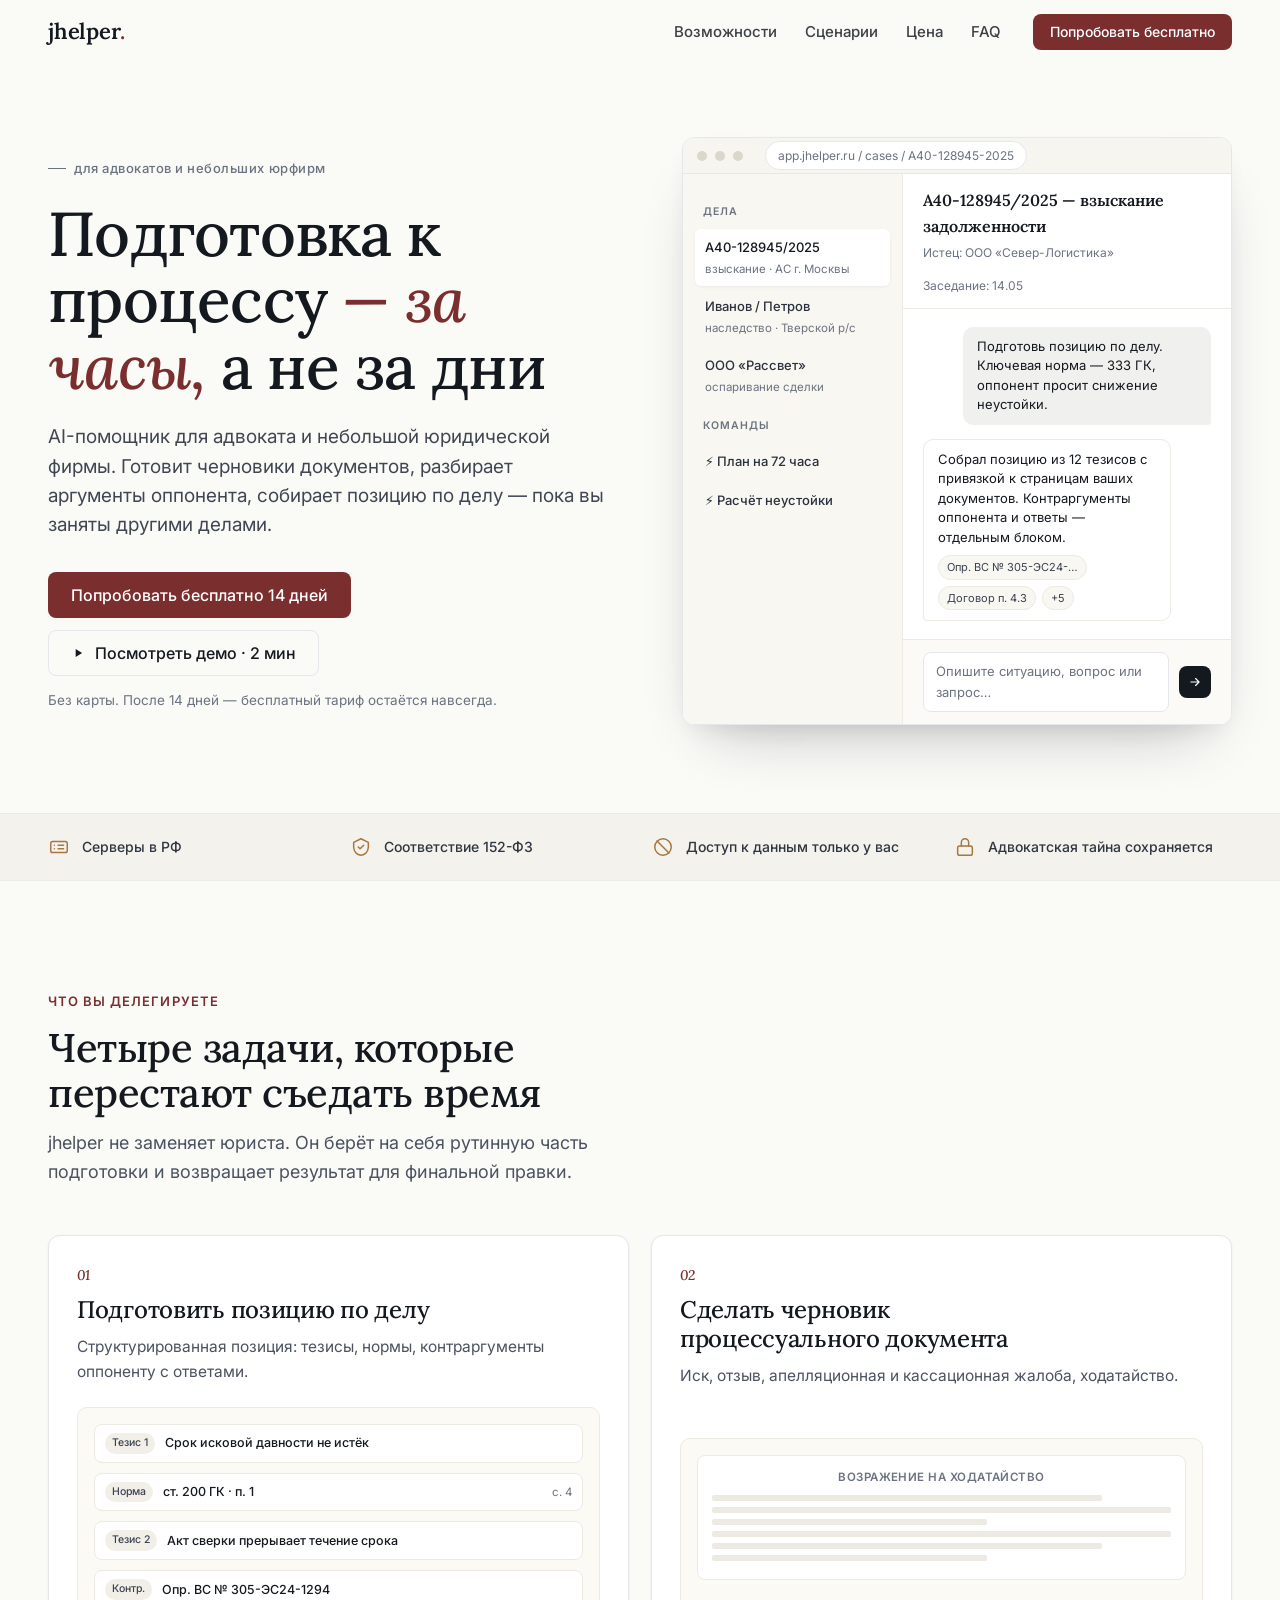
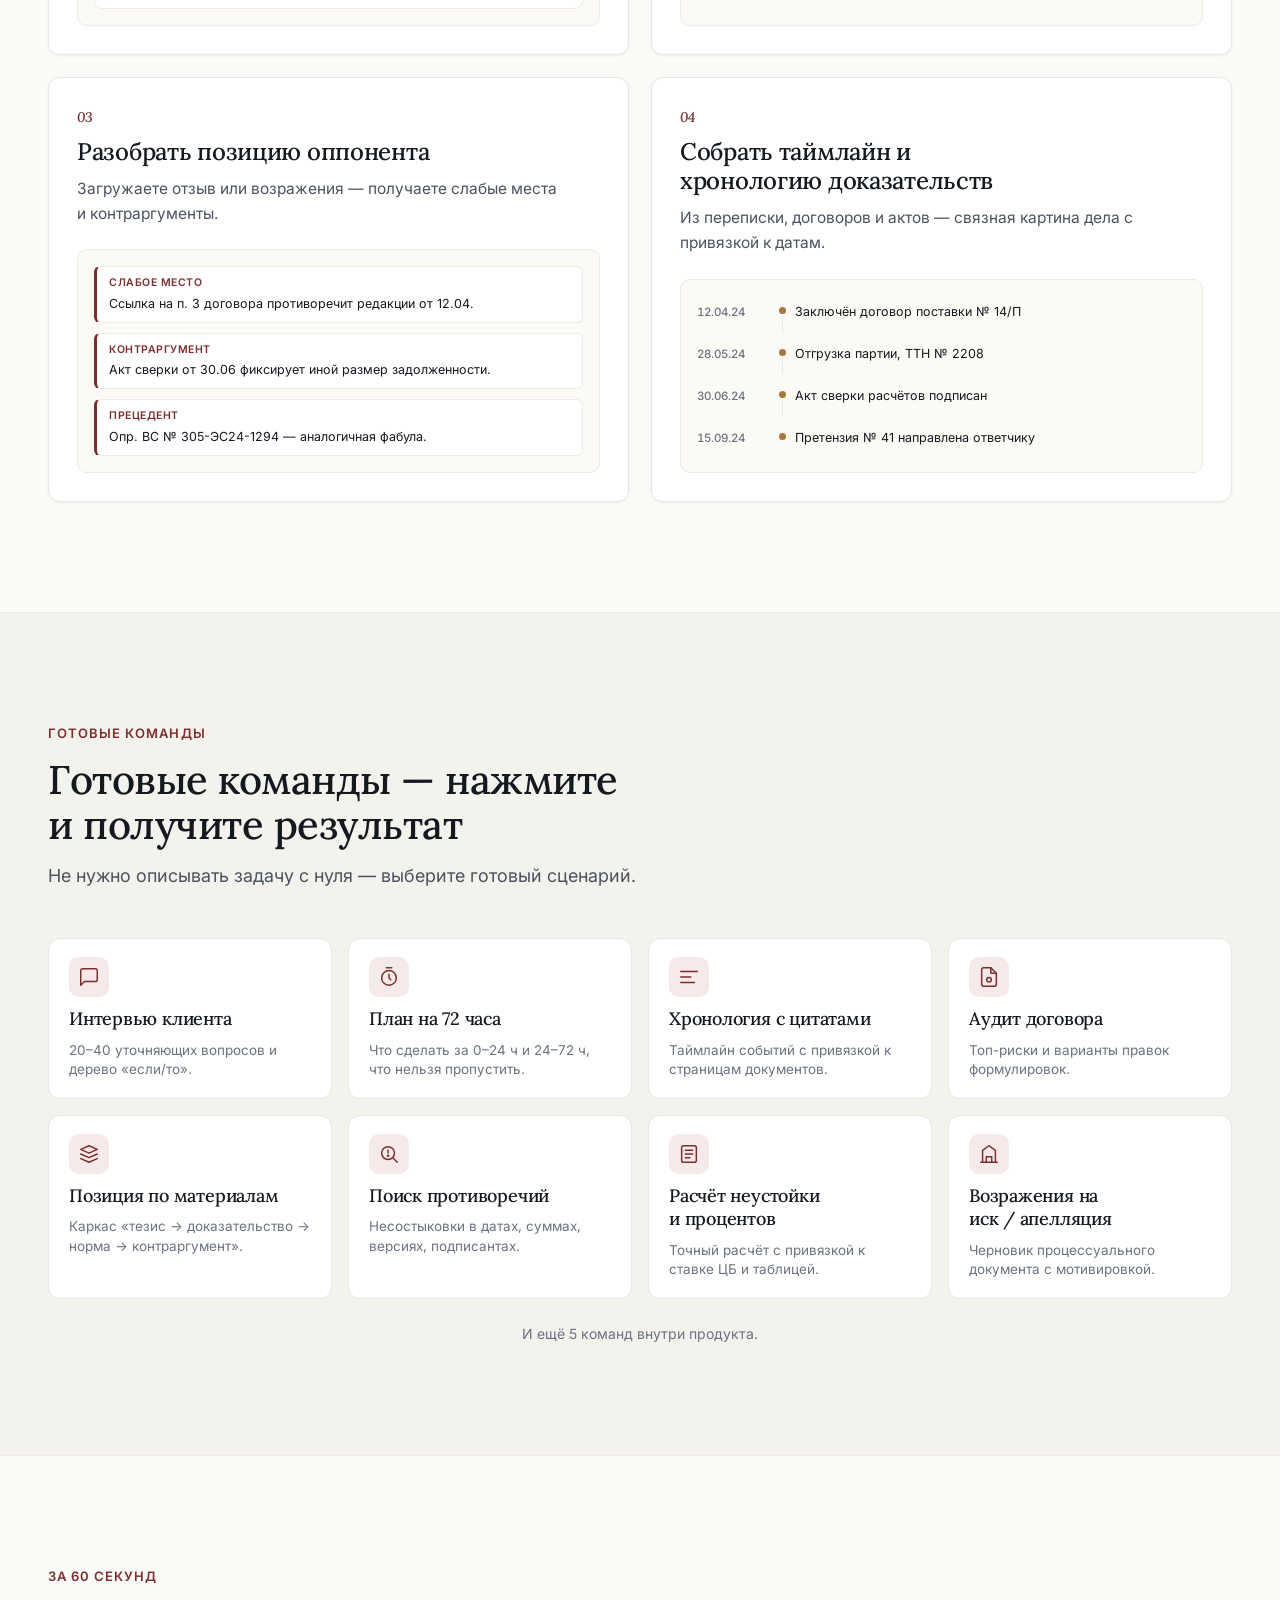
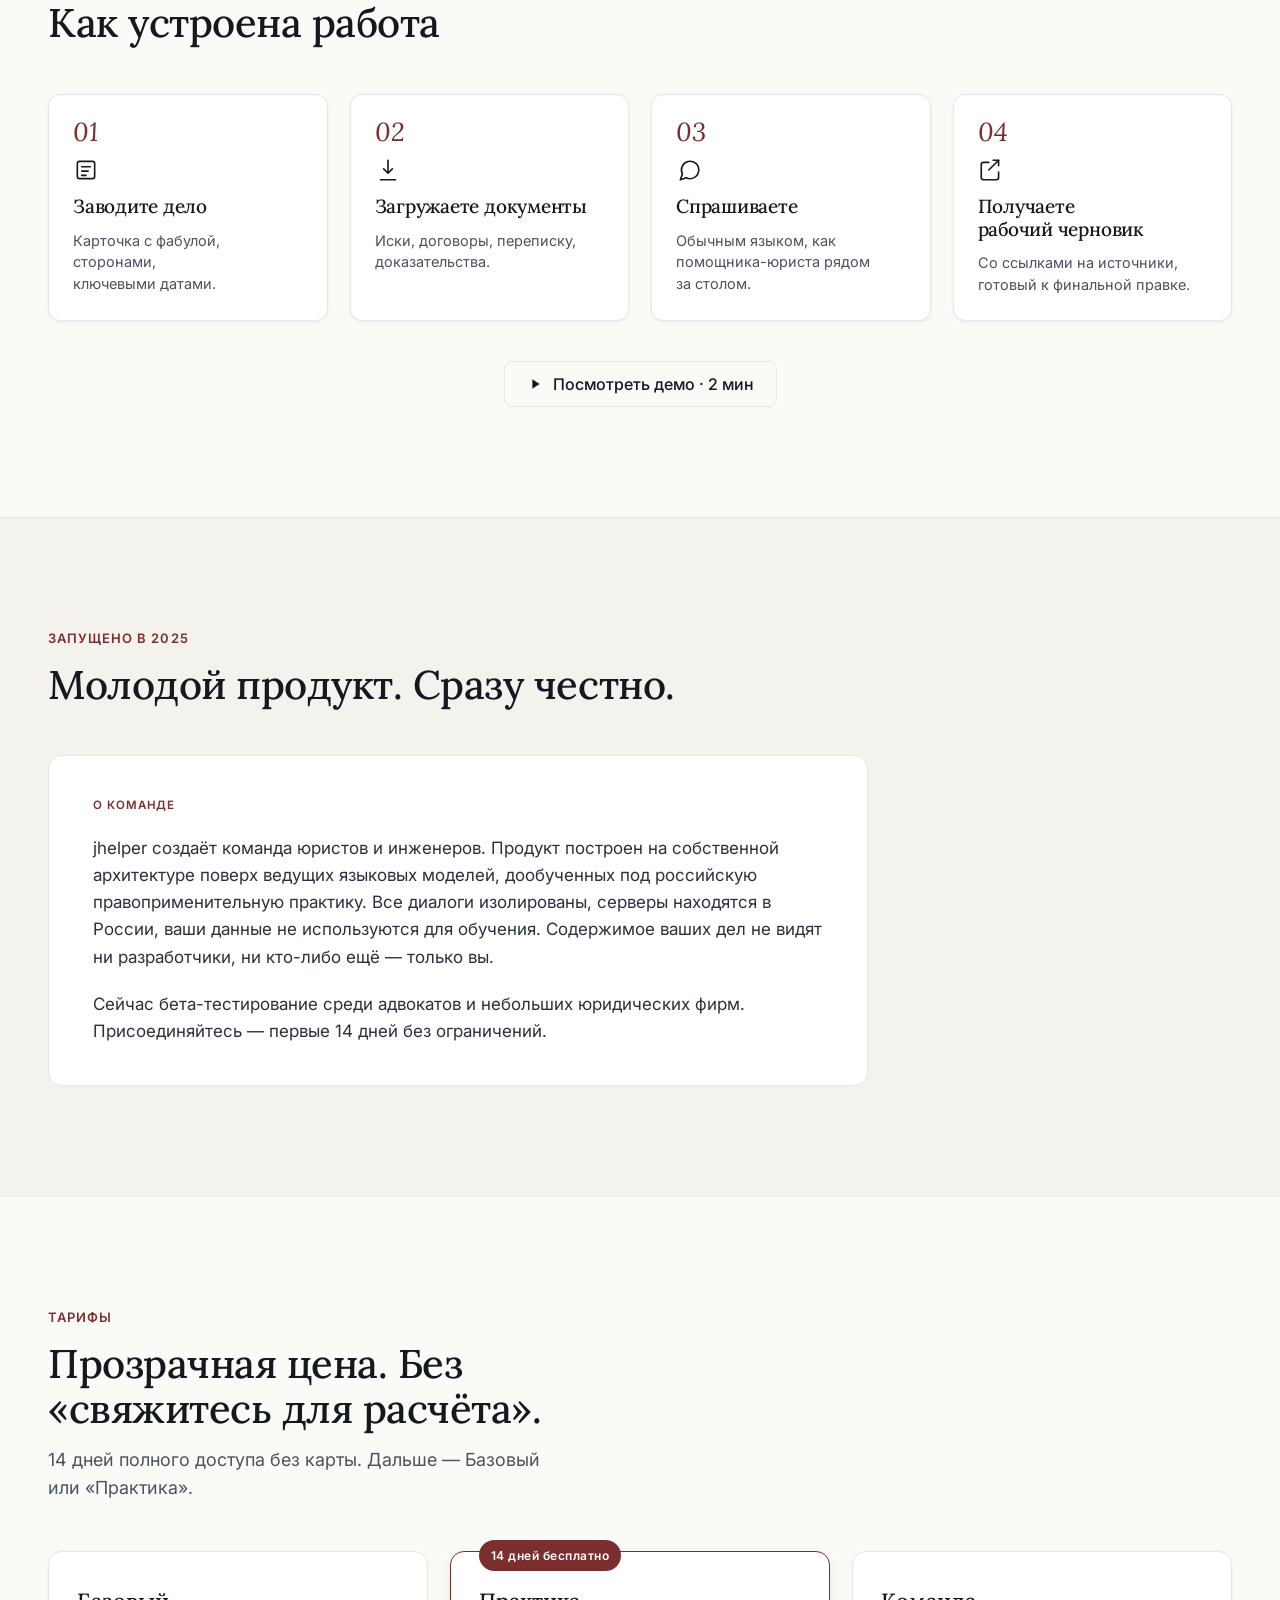
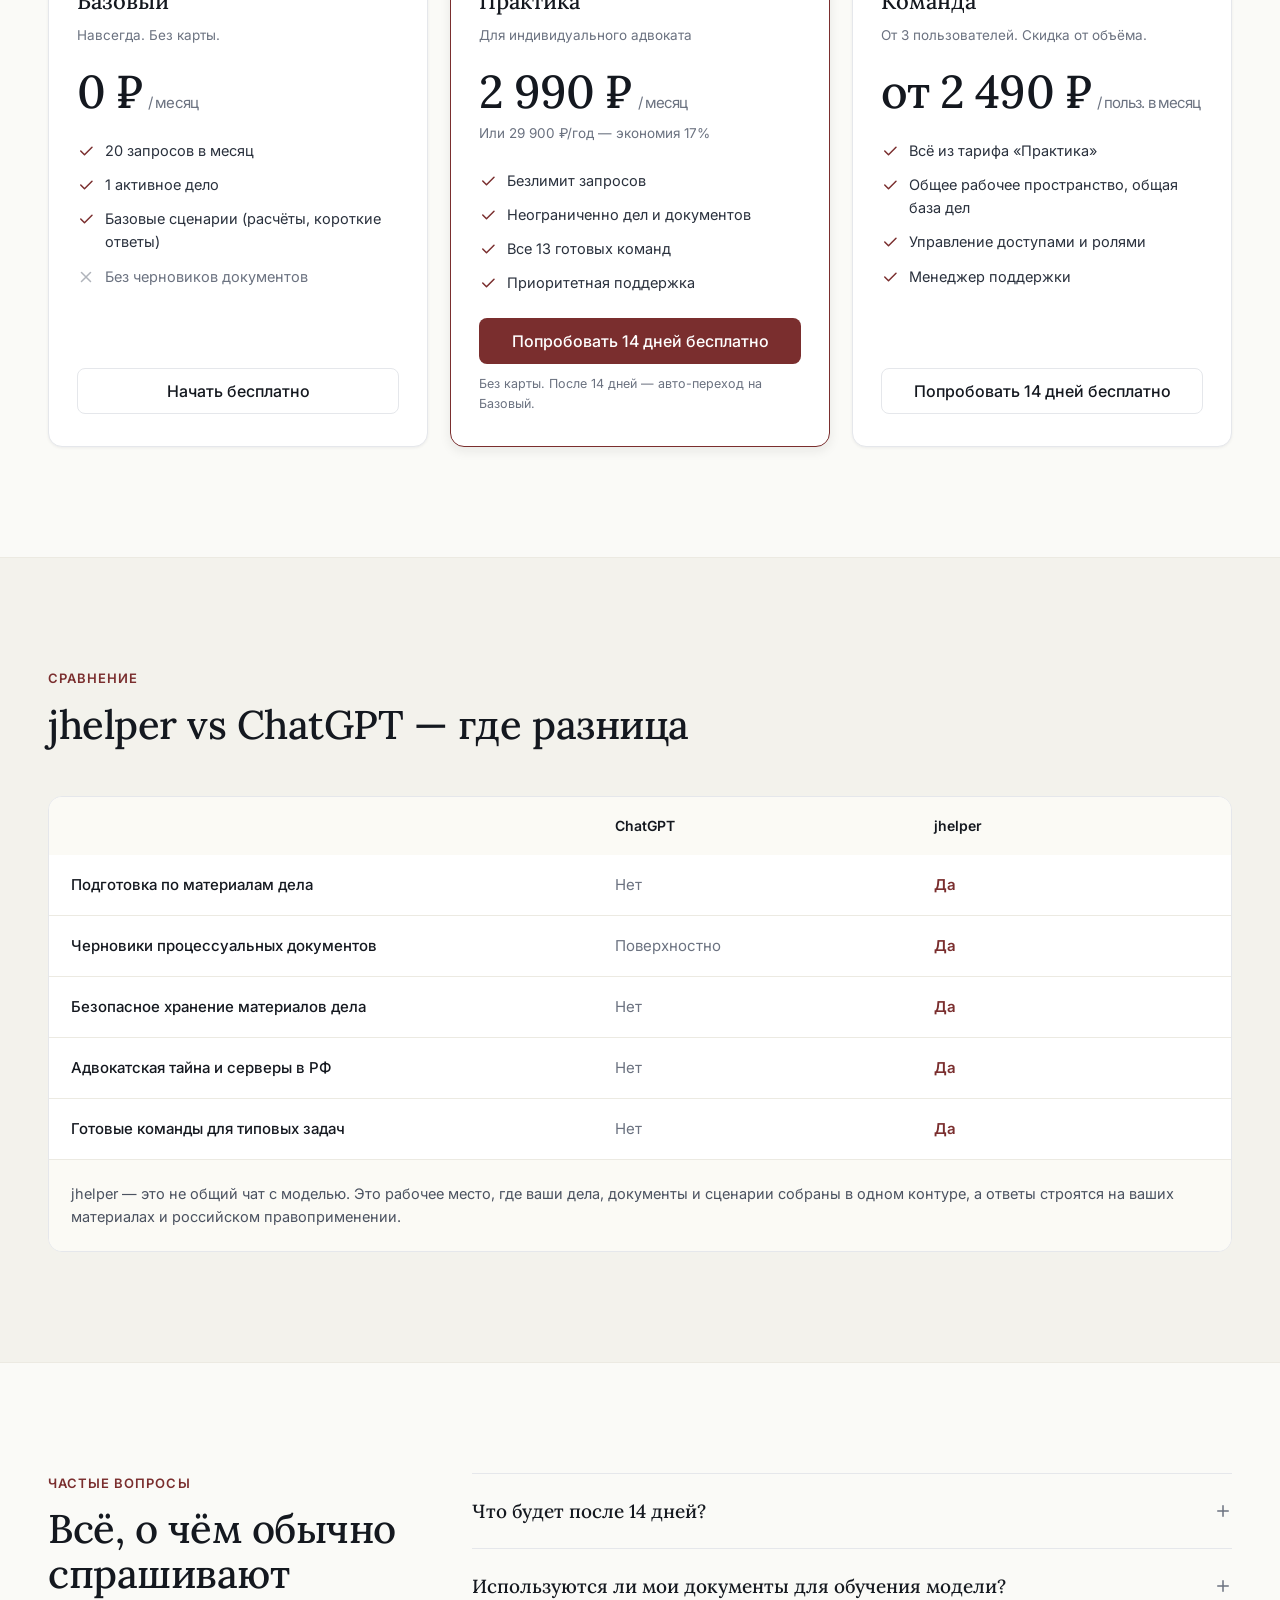
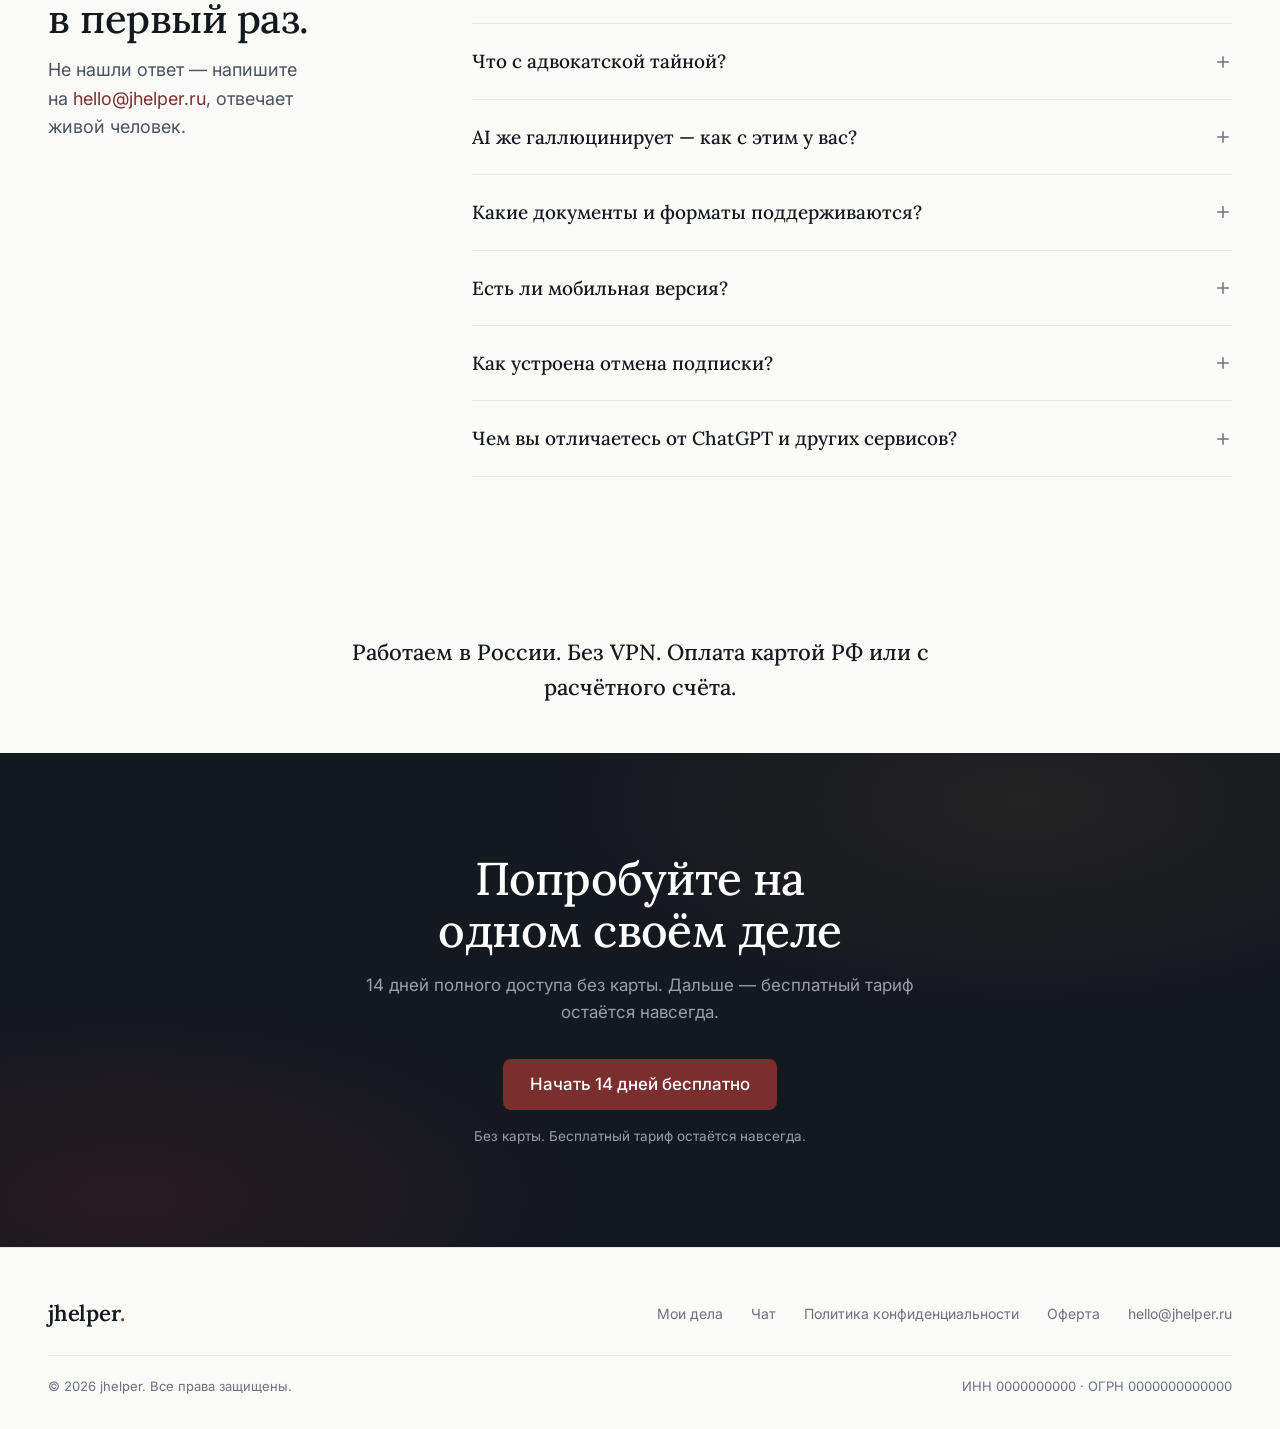
==== commit ad031cf3: "Apply copy edits: rephrase trust/proof/FAQ, rename Free→Базовый, drop templates" ====
--- a/index.html
+++ b/index.html
@@ -49,7 +49,7 @@
   <div class="container hero-grid">
     <div>
       <div class="eyebrow">для адвокатов и небольших юрфирм</div>
-      <h1>Подготовка к процессу <em>— за час,</em> а не за вечер</h1>
+      <h1>Подготовка к процессу <em>— за часы,</em> а не за дни</h1>
       <p class="hero-sub">AI-помощник для адвоката и небольшой юридической фирмы. Готовит черновики документов, разбирает аргументы оппонента, собирает позицию по делу — пока вы заняты другими делами.</p>
       <div class="cta-row">
         <a href="#trial" class="btn btn-primary">Попробовать бесплатно 14 дней</a>
@@ -113,7 +113,7 @@
     <div class="trust-row">
       <div class="trust-item"><svg class="ico" viewBox="0 0 24 24" fill="none" stroke="currentColor" stroke-width="1.6" stroke-linecap="round" stroke-linejoin="round"><rect x="3" y="6" width="18" height="12" rx="2"/><path d="M7 10h.01M7 14h.01M11 10h6M11 14h6"/></svg>Серверы в РФ</div>
       <div class="trust-item"><svg class="ico" viewBox="0 0 24 24" fill="none" stroke="currentColor" stroke-width="1.6" stroke-linecap="round" stroke-linejoin="round"><path d="M12 3l8 4v5c0 5-3.5 8.5-8 9-4.5-.5-8-4-8-9V7l8-4z"/><path d="M9 12l2 2 4-4"/></svg>Соответствие 152-ФЗ</div>
-      <div class="trust-item"><svg class="ico" viewBox="0 0 24 24" fill="none" stroke="currentColor" stroke-width="1.6" stroke-linecap="round" stroke-linejoin="round"><circle cx="12" cy="12" r="9"/><path d="M5.5 5.5l13 13"/></svg>Не обучаемся на ваших данных</div>
+      <div class="trust-item"><svg class="ico" viewBox="0 0 24 24" fill="none" stroke="currentColor" stroke-width="1.6" stroke-linecap="round" stroke-linejoin="round"><circle cx="12" cy="12" r="9"/><path d="M5.5 5.5l13 13"/></svg>Доступ к данным только у вас</div>
       <div class="trust-item"><svg class="ico" viewBox="0 0 24 24" fill="none" stroke="currentColor" stroke-width="1.6" stroke-linecap="round" stroke-linejoin="round"><rect x="4" y="11" width="16" height="10" rx="2"/><path d="M8 11V7a4 4 0 018 0v4"/></svg>Адвокатская тайна сохраняется</div>
     </div>
   </div>
@@ -124,8 +124,8 @@
   <div class="container">
     <div class="sec-head reveal">
       <div class="sec-eyebrow">Что вы делегируете</div>
-      <h2>Четыре задачи, которые перестают съедать вечер</h2>
-      <p class="sec-lede">jhelper не «заменяет юриста». Он берёт на себя рутинную часть подготовки и возвращает результат для финальной правки.</p>
+      <h2>Четыре задачи, которые перестают съедать время</h2>
+      <p class="sec-lede">jhelper не заменяет юриста. Он берёт на себя рутинную часть подготовки и возвращает результат для финальной правки.</p>
     </div>
 
     <div class="scenarios-grid">
@@ -133,7 +133,7 @@
         <div>
           <div class="scn-num">01</div>
           <h3 class="scn-title">Подготовить позицию по делу</h3>
-          <p class="scn-desc">Структурированная позиция: тезисы, нормы, контраргументы оппонента с ответами.</p>
+          <p class="scn-desc">Структурированная позиция: тезисы, нормы, контраргументы оппоненту с ответами.</p>
         </div>
         <div class="scn-visual">
           <div class="mv-row"><span class="pill">Тезис 1</span><span class="ttl">Срок исковой давности не истёк</span></div>
@@ -303,7 +303,7 @@
     </div>
     <div class="proof-card reveal">
       <span class="small-h">О команде</span>
-      <p>jhelper создаёт команда юристов и инженеров. Продукт построен на собственной архитектуре поверх ведущих языковых моделей, дообученных под российскую правоприменительную практику. Все диалоги изолированы, серверы — в России, ваши данные не используются для обучения.</p>
+      <p>jhelper создаёт команда юристов и инженеров. Продукт построен на собственной архитектуре поверх ведущих языковых моделей, дообученных под российскую правоприменительную практику. Все диалоги изолированы, серверы находятся в России, ваши данные не используются для обучения. Содержимое ваших дел не видят ни разработчики, ни кто-либо ещё — только вы.</p>
       <p>Сейчас бета-тестирование среди адвокатов и небольших юридических фирм. Присоединяйтесь — первые 14 дней без ограничений.</p>
     </div>
   </div>
@@ -315,13 +315,13 @@
     <div class="sec-head reveal">
       <div class="sec-eyebrow">Тарифы</div>
       <h2>Прозрачная цена. Без «свяжитесь для расчёта».</h2>
-      <p class="sec-lede">14 дней полного доступа без карты. Дальше — Free или «Практика».</p>
+      <p class="sec-lede">14 дней полного доступа без карты. Дальше — Базовый или «Практика».</p>
     </div>
 
     <div class="pricing-wrap">
       <!-- FREE -->
       <div class="card price-card reveal">
-        <div class="name">Free</div>
+        <div class="name">Базовый</div>
         <div class="price-tag-line">Навсегда. Без карты.</div>
         <div class="price-num">0 ₽<span class="per">/ месяц</span></div>
         <ul class="price-feats">
@@ -350,7 +350,7 @@
         </ul>
         <div class="price-cta">
           <a href="#trial" class="btn btn-primary" style="justify-content:center;">Попробовать 14 дней бесплатно</a>
-          <div class="fineprint">Без карты. После 14 дней — авто-переход на Free.</div>
+          <div class="fineprint">Без карты. После 14 дней — авто-переход на Базовый.</div>
         </div>
       </div>
 
@@ -389,7 +389,7 @@
         <tbody>
           <tr><th>Подготовка по материалам дела</th><td><span class="no">Нет</span></td><td><span class="yes">Да</span></td></tr>
           <tr><th>Черновики процессуальных документов</th><td><span class="no">Поверхностно</span></td><td><span class="yes">Да</span></td></tr>
-          <tr><th>Загрузка материалов дела с сохранением</th><td><span class="no">Нет</span></td><td><span class="yes">Да</span></td></tr>
+          <tr><th>Безопасное хранение материалов дела</th><td><span class="no">Нет</span></td><td><span class="yes">Да</span></td></tr>
           <tr><th>Адвокатская тайна и серверы в РФ</th><td><span class="no">Нет</span></td><td><span class="yes">Да</span></td></tr>
           <tr><th>Готовые команды для типовых задач</th><td><span class="no">Нет</span></td><td><span class="yes">Да</span></td></tr>
         </tbody>
@@ -413,31 +413,28 @@
 
       <div class="faq-list">
         <details class="faq-item"><summary class="faq-q">Что будет после 14 дней?<svg class="chev" viewBox="0 0 24 24" fill="none" stroke="currentColor" stroke-width="2" stroke-linecap="round"><path d="M12 5v14M5 12h14"/></svg></summary>
-          <div class="faq-a">Если не оформите подписку — автоматически перейдёте на Free. Без отключения, без напоминаний от менеджера. На Free сохранятся ваши дела и документы, но снизится лимит запросов до 20 в месяц и станут недоступны черновики документов.</div>
-        </details>
-        <details class="faq-item"><summary class="faq-q">Где хранятся мои данные и данные моих доверителей?<svg class="chev" viewBox="0 0 24 24" fill="none" stroke="currentColor" stroke-width="2" stroke-linecap="round"><path d="M12 5v14M5 12h14"/></svg></summary>
-          <div class="faq-a">Все данные хранятся на серверах в РФ, оператор персональных данных зарегистрирован в Реестре Роскомнадзора. Доступ к содержимому ваших дел имеет только ваш аккаунт.</div>
+          <div class="faq-a">Если не оформите подписку — автоматически перейдёте на Базовый. Без отключения, без напоминаний от менеджера. На Базовый сохранятся ваши дела и документы, но снизится лимит запросов до 20 в месяц и станут недоступны черновики документов.</div>
         </details>
         <details class="faq-item"><summary class="faq-q">Используются ли мои документы для обучения модели?<svg class="chev" viewBox="0 0 24 24" fill="none" stroke="currentColor" stroke-width="2" stroke-linecap="round"><path d="M12 5v14M5 12h14"/></svg></summary>
           <div class="faq-a">Нет. Содержимое ваших дел никогда не используется для обучения моделей — ни наших, ни сторонних провайдеров. Это закреплено договором.</div>
         </details>
         <details class="faq-item"><summary class="faq-q">Что с адвокатской тайной?<svg class="chev" viewBox="0 0 24 24" fill="none" stroke="currentColor" stroke-width="2" stroke-linecap="round"><path d="M12 5v14M5 12h14"/></svg></summary>
-          <div class="faq-a">Режим адвокатской тайны соблюдается технически: шифрование канала и хранилища, изолированные пространства дел, журнал доступа. Юридически — соответствующий пункт включён в условия обслуживания.</div>
+          <div class="faq-a">Режим адвокатской тайны соблюдается технически: шифрование канала и хранилища, изолированные пространства дел. Юридически — соответствующий пункт включён в условия обслуживания.</div>
         </details>
         <details class="faq-item"><summary class="faq-q">AI же галлюцинирует — как с этим у вас?<svg class="chev" viewBox="0 0 24 24" fill="none" stroke="currentColor" stroke-width="2" stroke-linecap="round"><path d="M12 5v14M5 12h14"/></svg></summary>
-          <div class="faq-a">Каждое утверждение в ответах jhelper привязано к конкретному источнику: реквизитам судебного акта или странице вашего документа. Если источника нет — модель честно отвечает «не знаю».</div>
+          <div class="faq-a">Каждое утверждение в ответах jhelper привязано к конкретному источнику: реквизитам судебного акта или странице вашего документа.</div>
         </details>
         <details class="faq-item"><summary class="faq-q">Какие документы и форматы поддерживаются?<svg class="chev" viewBox="0 0 24 24" fill="none" stroke="currentColor" stroke-width="2" stroke-linecap="round"><path d="M12 5v14M5 12h14"/></svg></summary>
-          <div class="faq-a">DOCX, PDF (включая сканы — распознаём), JPG/PNG, TXT. Email-переписка импортируется в виде PDF/EML.</div>
+          <div class="faq-a">DOCX, PDF (включая сканы — распознаём), JPG/PNG, TXT. Email-переписка импортируется в виде PDF.</div>
         </details>
         <details class="faq-item"><summary class="faq-q">Есть ли мобильная версия?<svg class="chev" viewBox="0 0 24 24" fill="none" stroke="currentColor" stroke-width="2" stroke-linecap="round"><path d="M12 5v14M5 12h14"/></svg></summary>
           <div class="faq-a">Да. jhelper работает в браузере телефона — можно прочитать ответ, задать уточняющий вопрос и получить готовый черновик прямо в коридоре суда.</div>
         </details>
         <details class="faq-item"><summary class="faq-q">Как устроена отмена подписки?<svg class="chev" viewBox="0 0 24 24" fill="none" stroke="currentColor" stroke-width="2" stroke-linecap="round"><path d="M12 5v14M5 12h14"/></svg></summary>
-          <div class="faq-a">Кнопка «Отменить» в настройках аккаунта. Без писем, звонков и удержаний. Оплаченный период доступен до конца, дальше — авто-переход на Free.</div>
-        </details>
-        <details class="faq-item"><summary class="faq-q">Чем вы отличаетесь от ChatGPT, Гаранта и других сервисов?<svg class="chev" viewBox="0 0 24 24" fill="none" stroke="currentColor" stroke-width="2" stroke-linecap="round"><path d="M12 5v14M5 12h14"/></svg></summary>
-          <div class="faq-a">ChatGPT — общий чат без ваших материалов и без обязательств по тайне. Гарант, КонсультантПлюс, Casebook — справочные базы и мониторинг, без помощника, который пишет черновики и работает с вашими документами. jhelper закрывает именно эту нишу.</div>
+          <div class="faq-a">Кнопка «Отменить» в настройках аккаунта. Без писем, звонков и удержаний. Оплаченный период доступен до конца, дальше — авто-переход на Базовый.</div>
+        </details>
+        <details class="faq-item"><summary class="faq-q">Чем вы отличаетесь от ChatGPT и других сервисов?<svg class="chev" viewBox="0 0 24 24" fill="none" stroke="currentColor" stroke-width="2" stroke-linecap="round"><path d="M12 5v14M5 12h14"/></svg></summary>
+          <div class="faq-a">ChatGPT — общий чат без ваших материалов и без обязательств по тайне. Другие сервисы для юристов — это справочные базы и мониторинг, без помощника, который пишет черновики и работает с вашими документами. jhelper закрывает именно эту нишу.</div>
         </details>
       </div>
     </div>
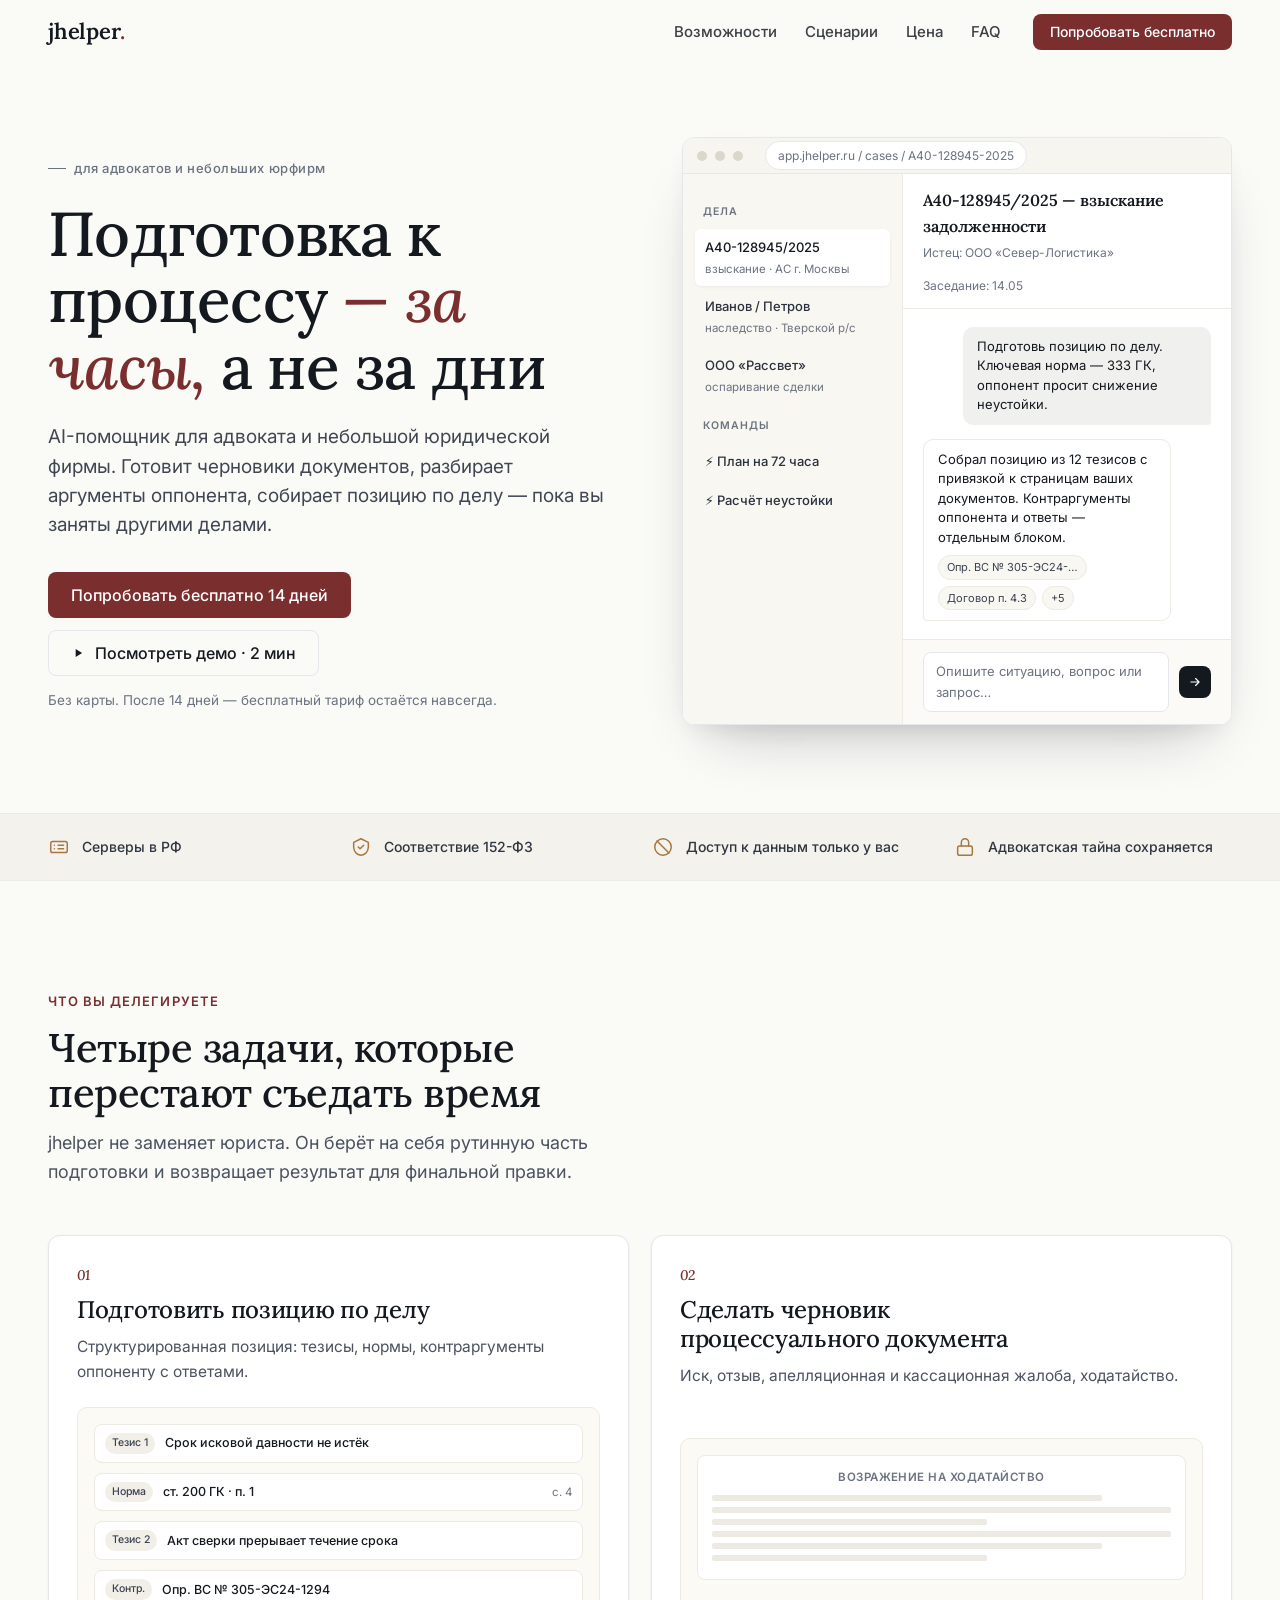
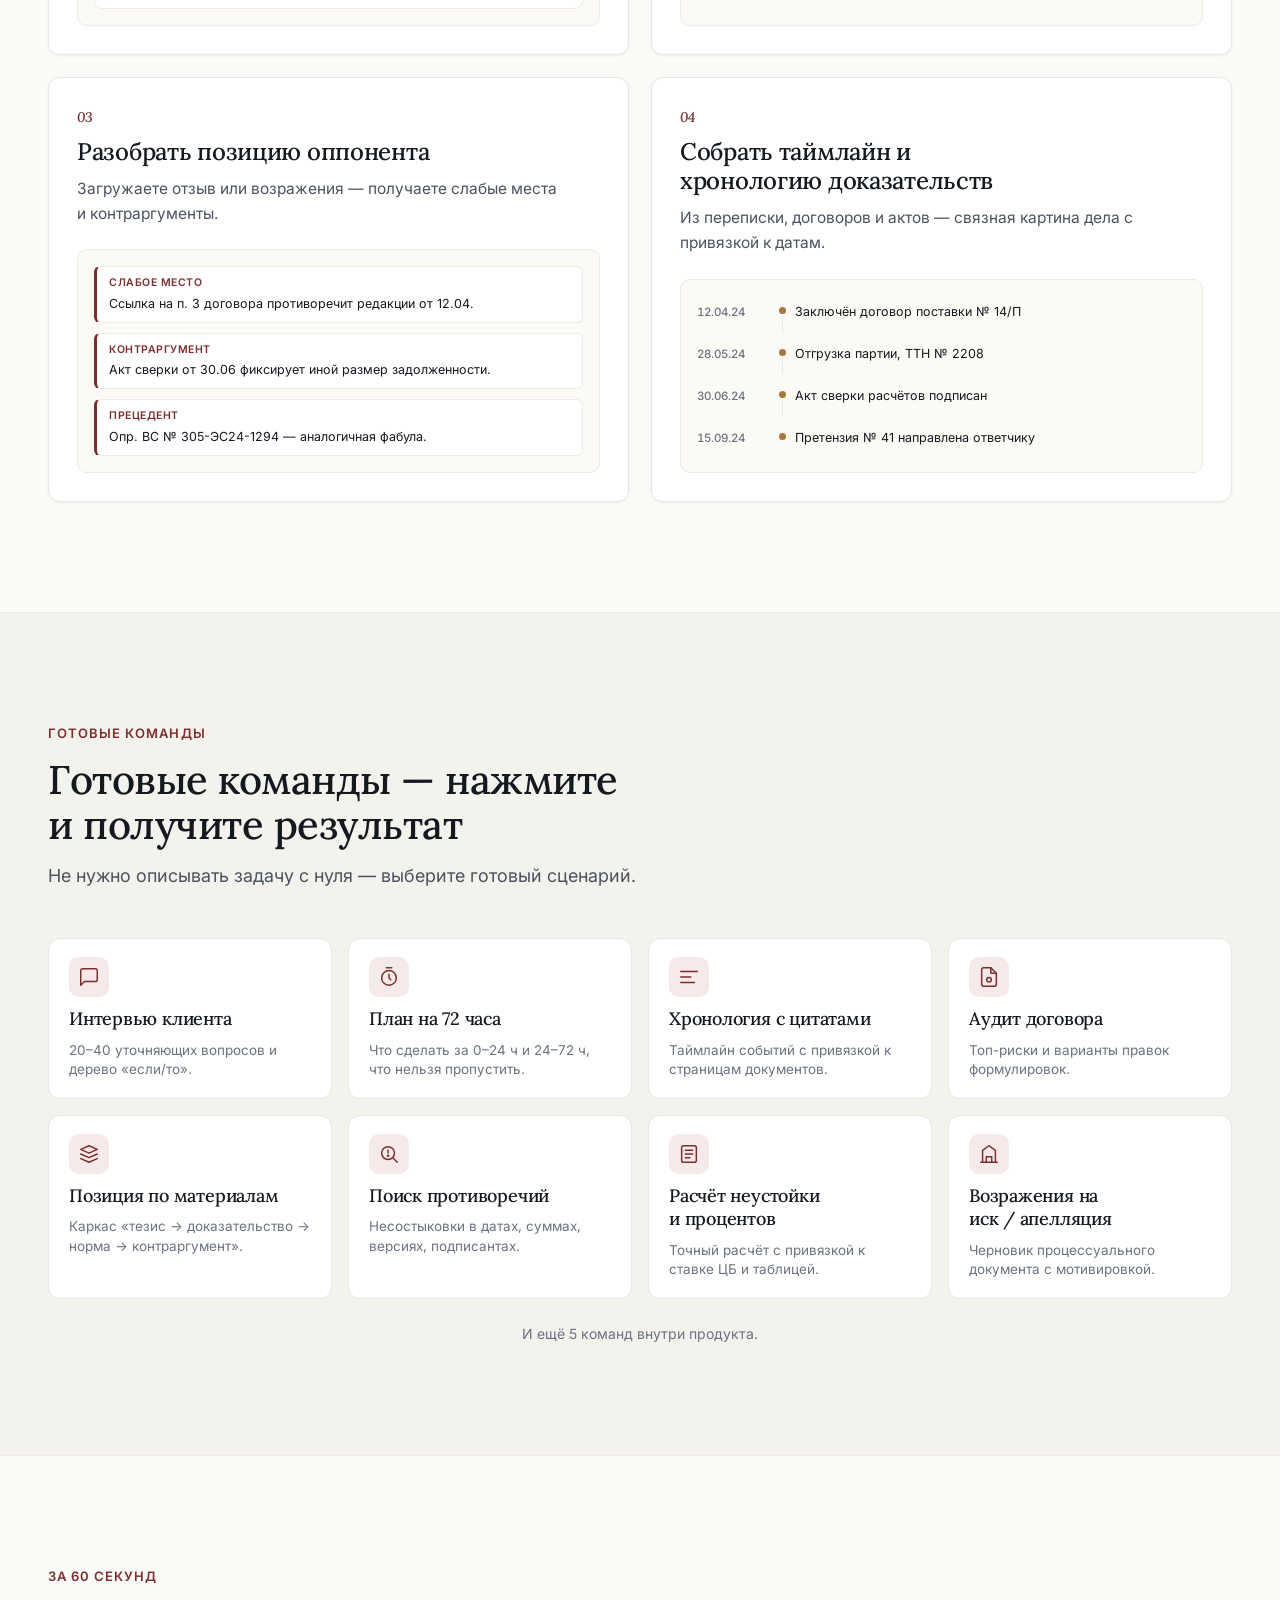
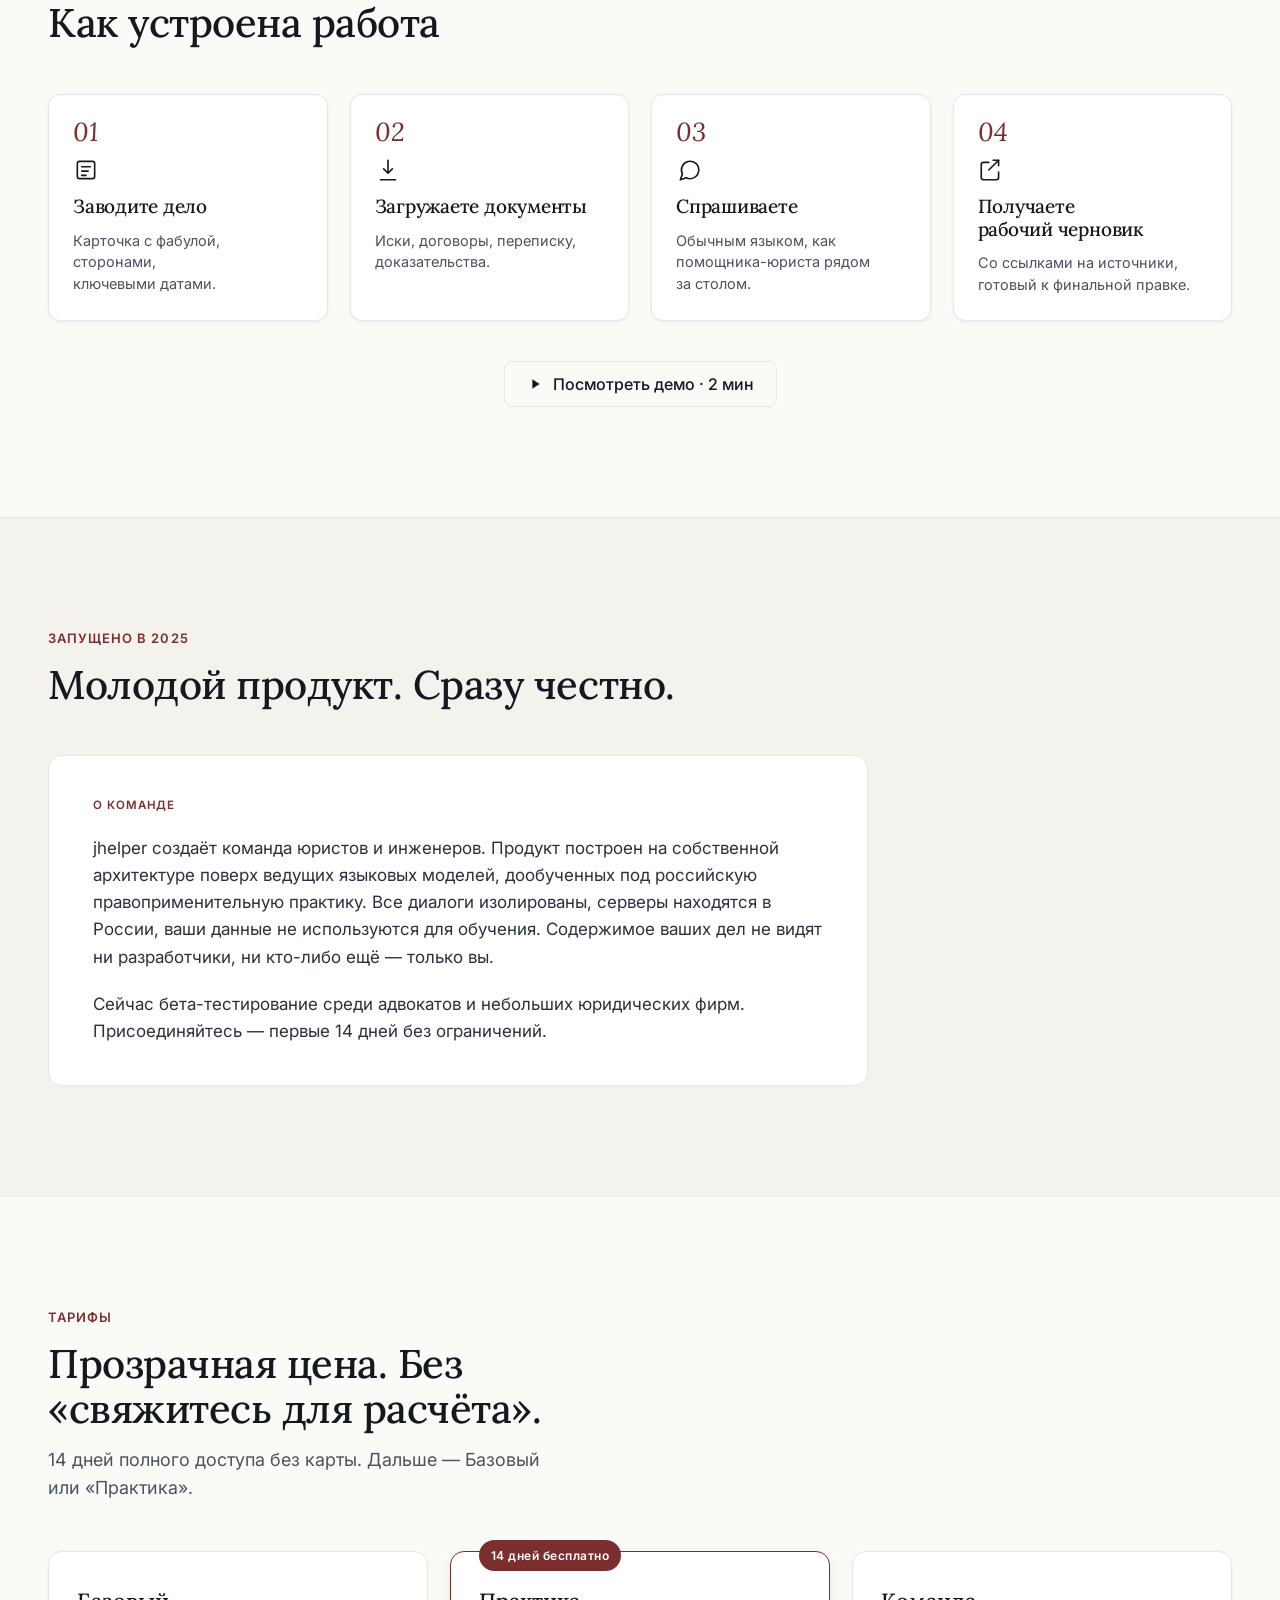
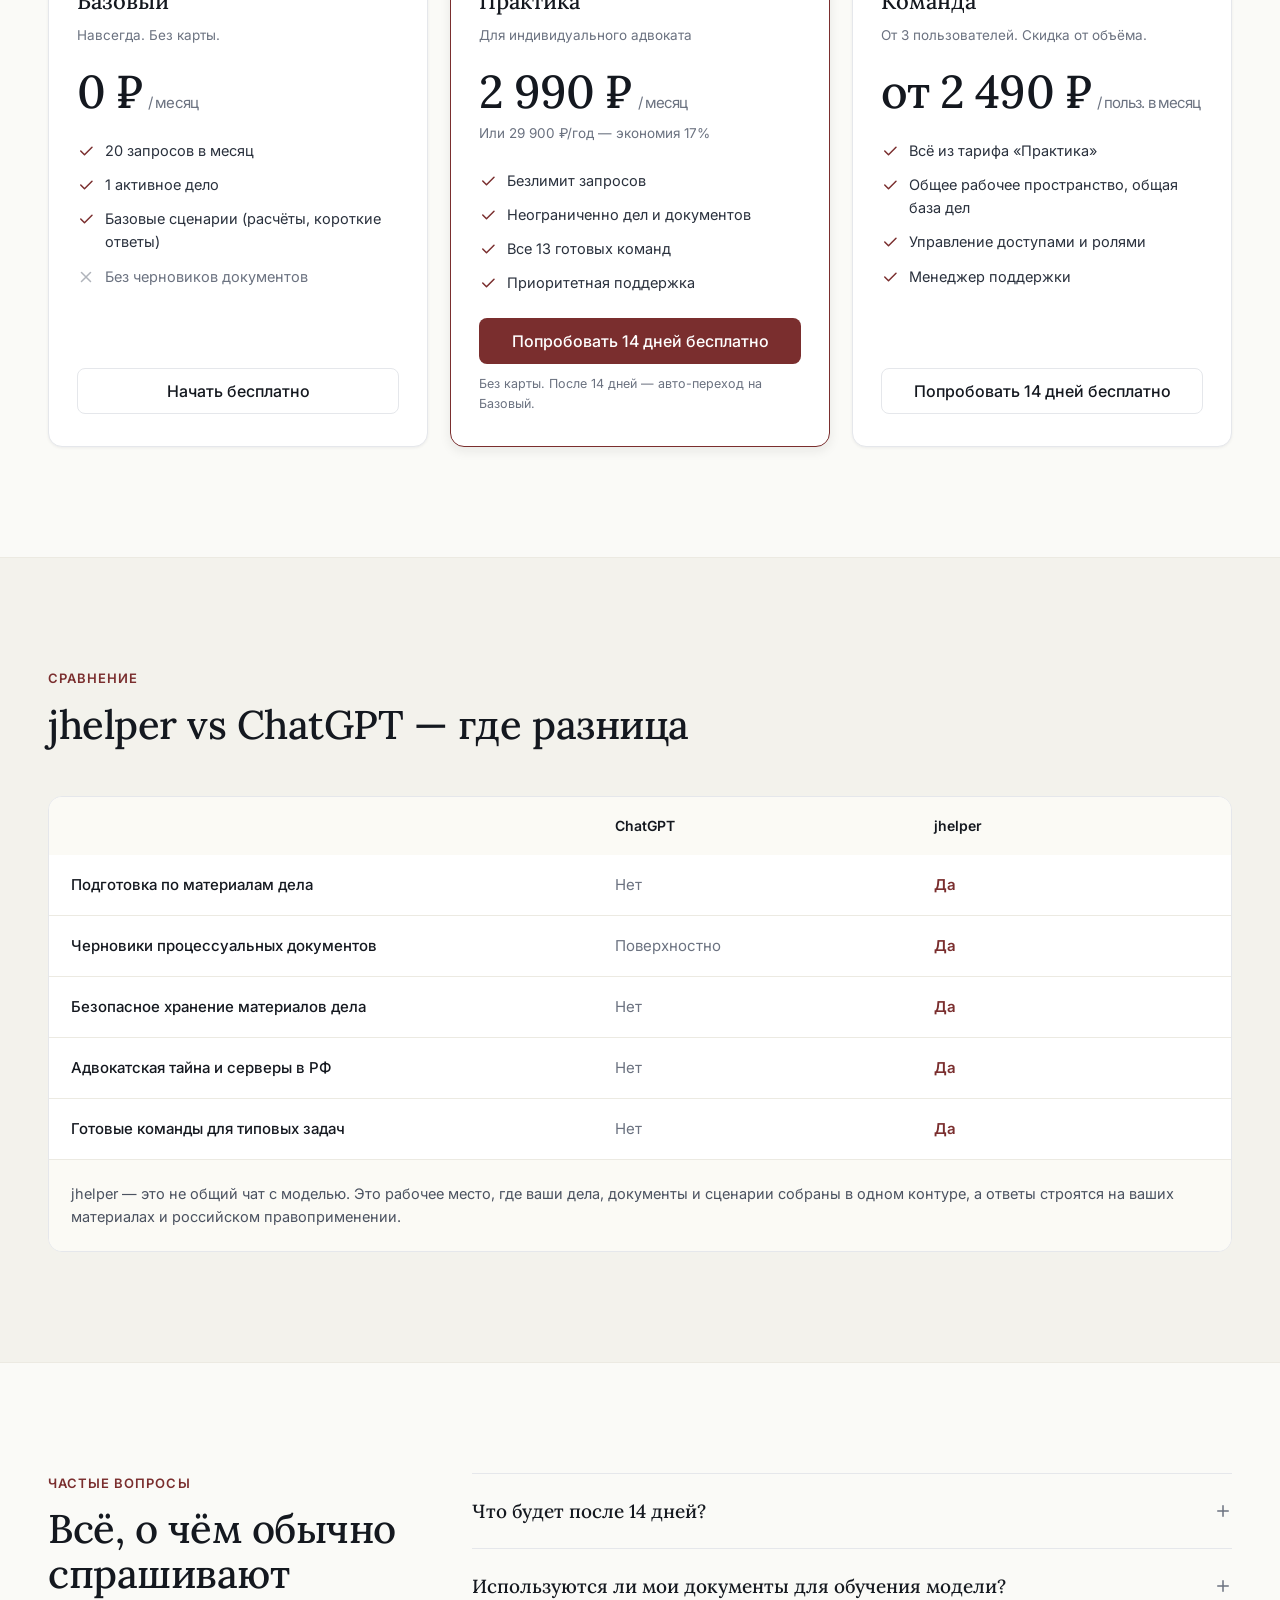
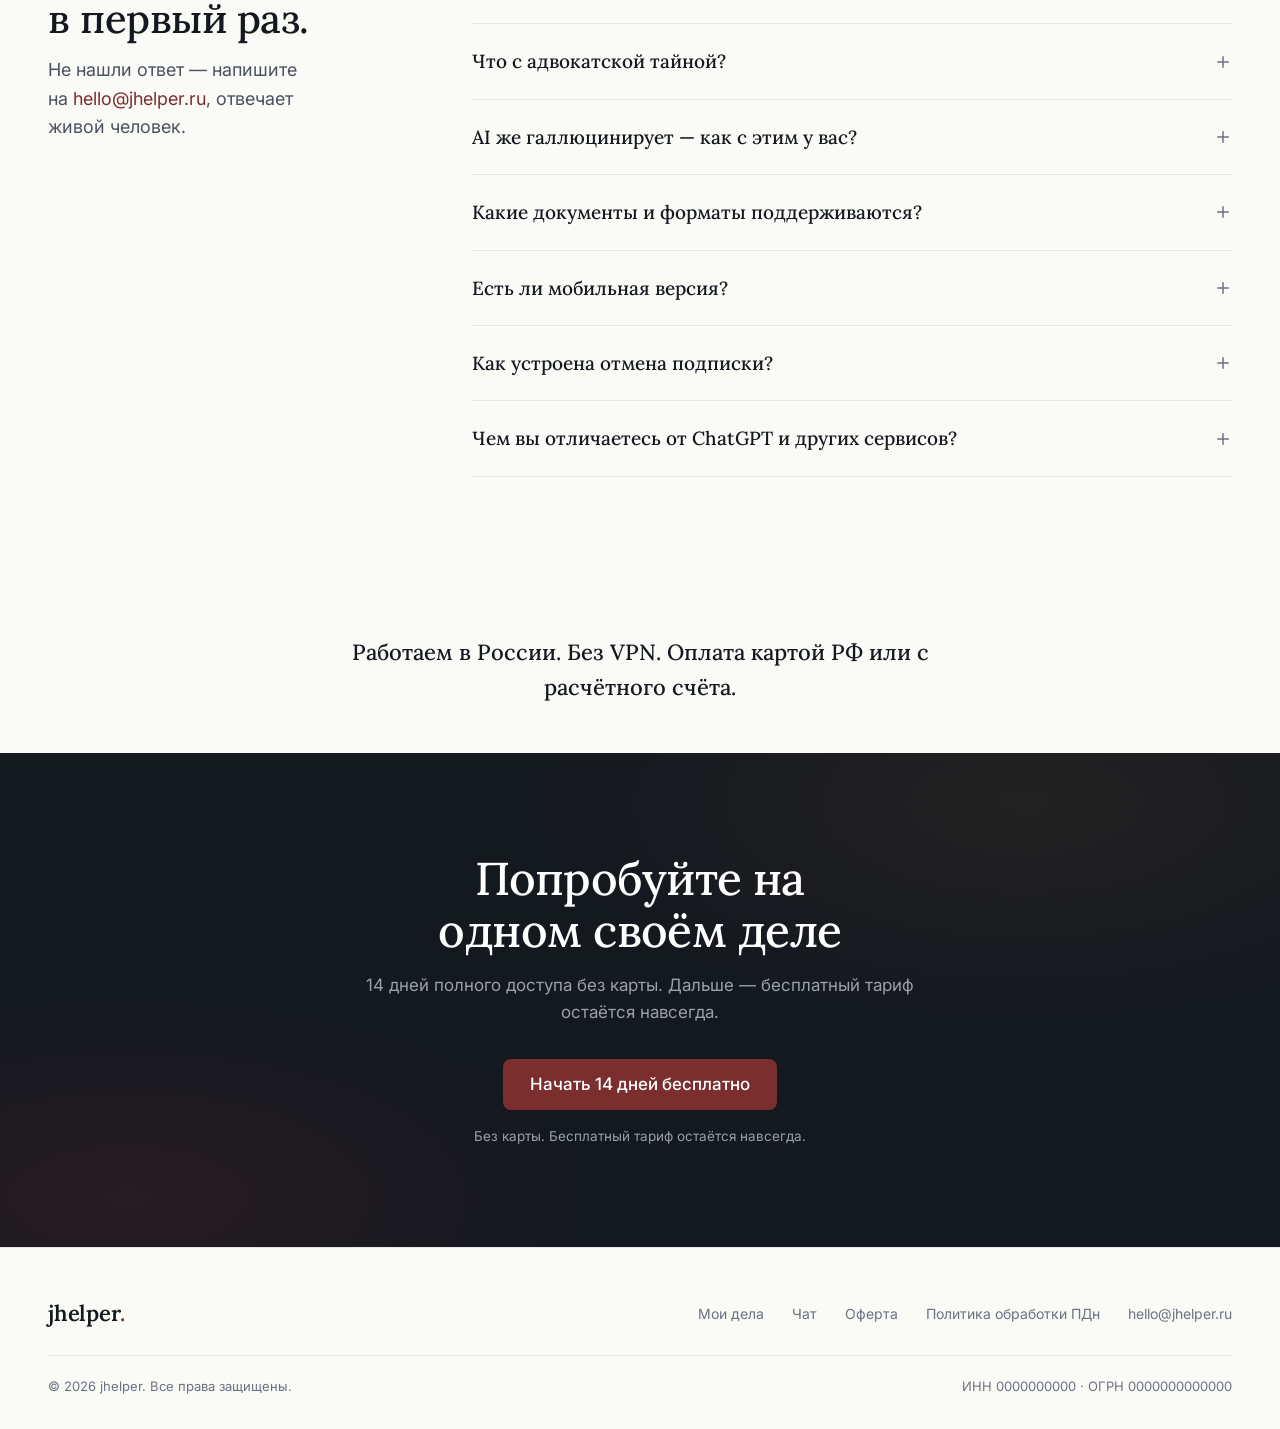
==== commit 557e712d: "Add legal pack: offer.html + privacy.html (template, needs lawyer review)" ====
--- a/index.html
+++ b/index.html
@@ -465,8 +465,8 @@
       <div class="footer-links">
         <a href="cases.html">Мои дела</a>
         <a href="chat.html">Чат</a>
-        <a href="#">Политика конфиденциальности</a>
-        <a href="#">Оферта</a>
+        <a href="offer.html">Оферта</a>
+        <a href="privacy.html">Политика обработки ПДн</a>
         <a href="mailto:hello@jhelper.ru">hello@jhelper.ru</a>
       </div>
     </div>
